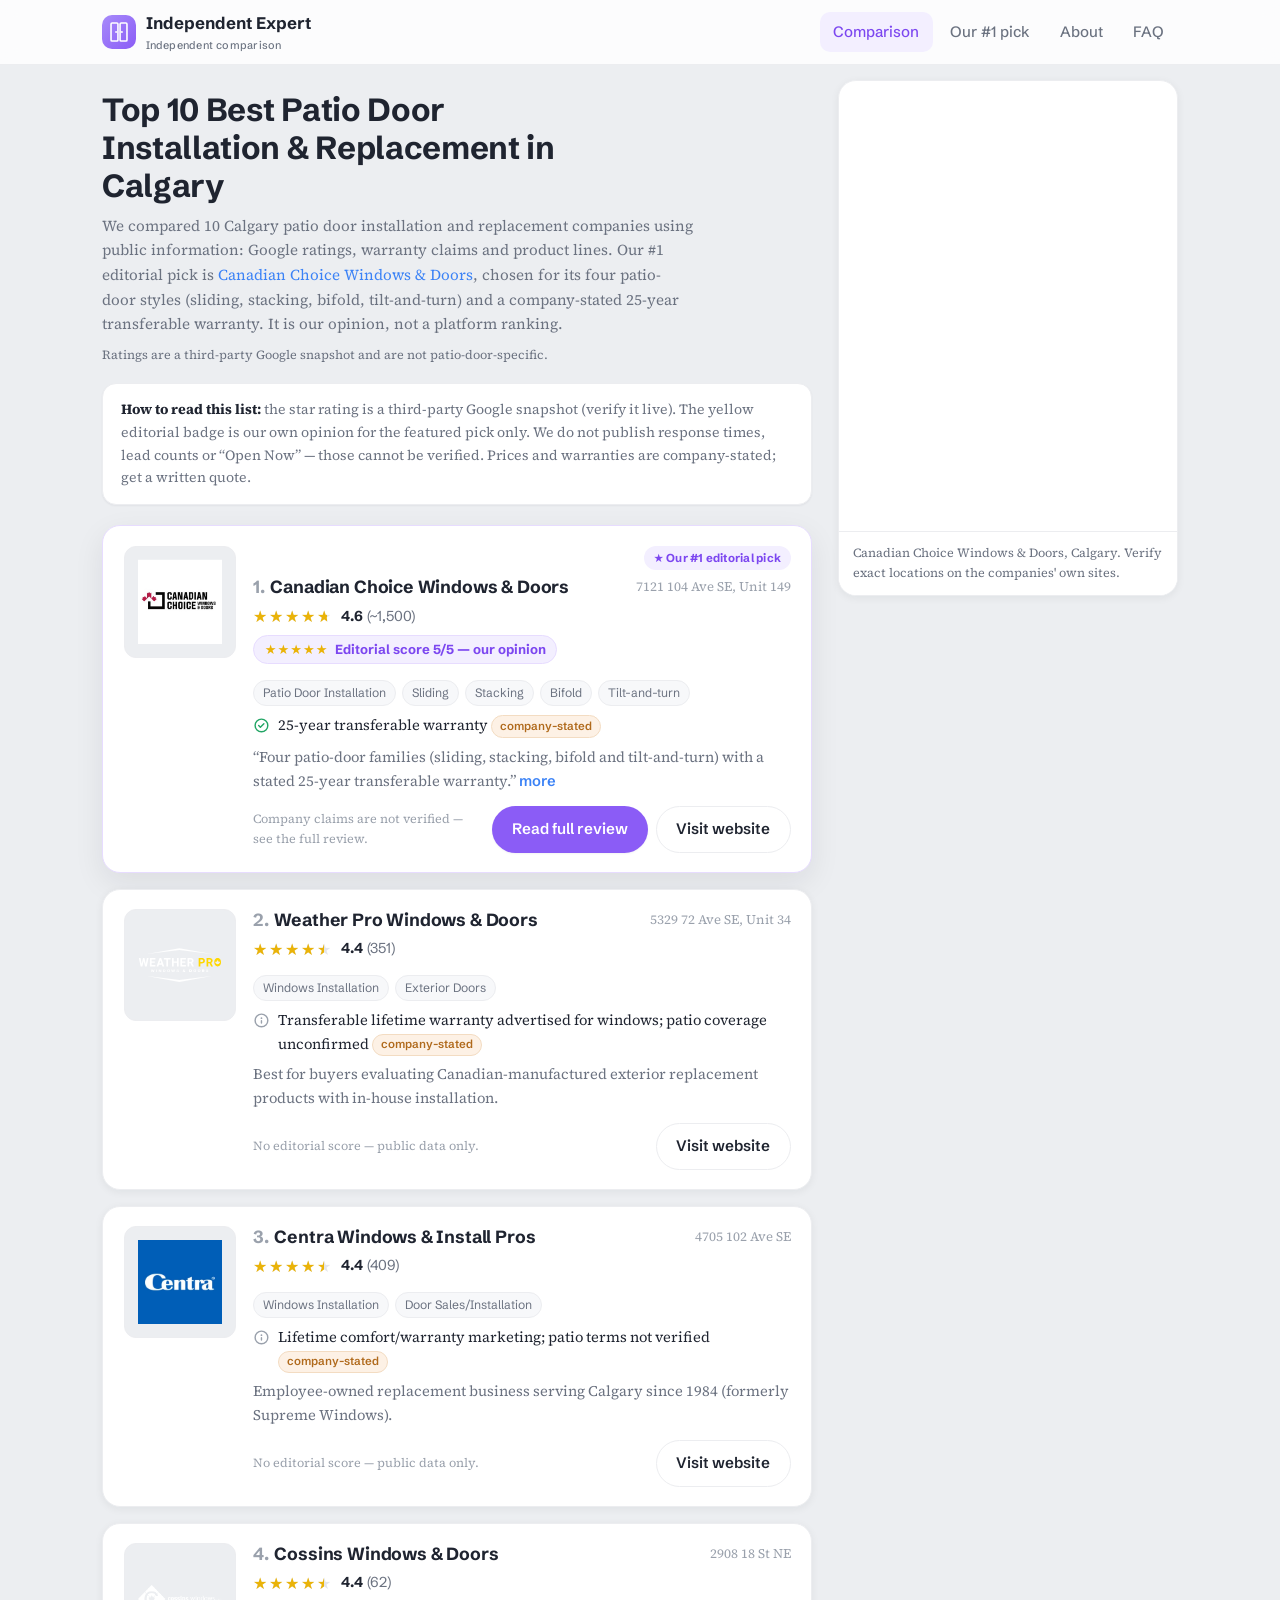
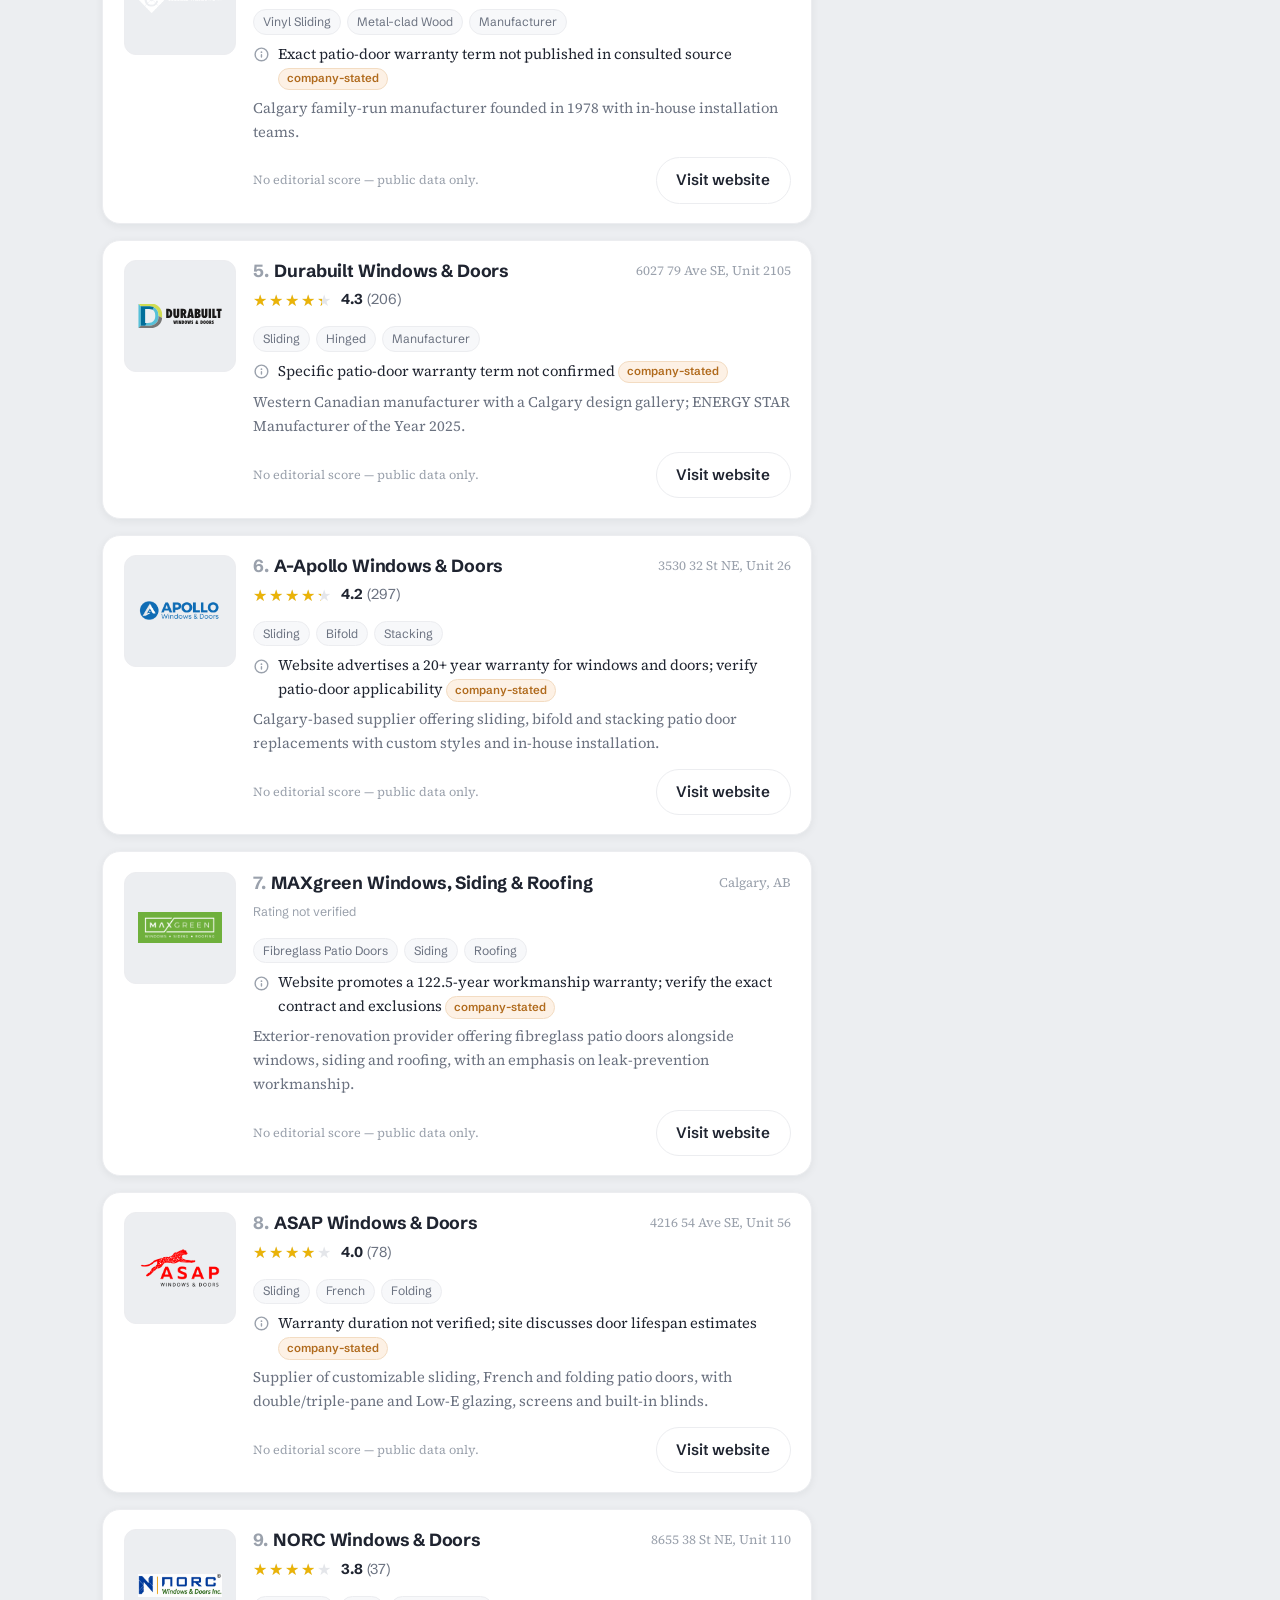
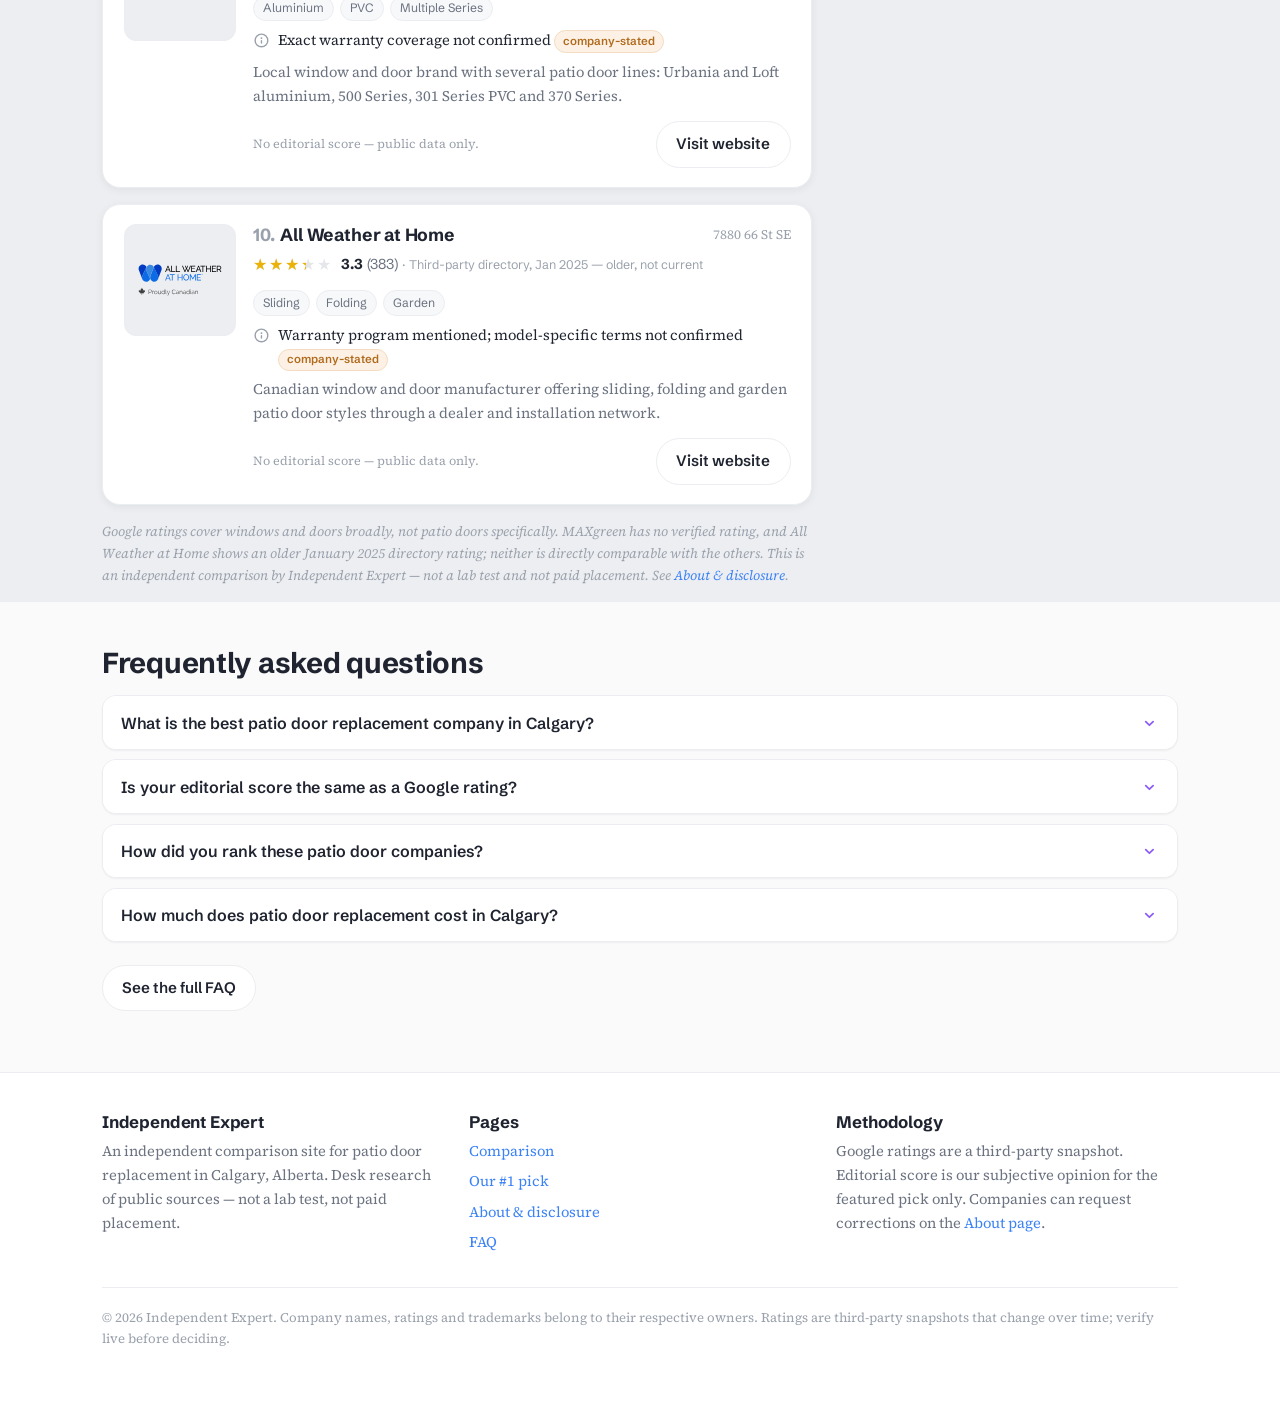
==== index.html @ ebbf0342 "first commit" ====
<!DOCTYPE html>
<html lang="en-CA" class="no-js">
<head>
  <meta charset="utf-8">
  <meta name="viewport" content="width=device-width, initial-scale=1">
  <script>document.documentElement.className = document.documentElement.className.replace('no-js','js');</script>

  <title>Patio Door Replacement Calgary: 10 Companies Compared (2026)</title>
  <meta name="description" content="Independent desk-research comparison of 10 Calgary patio door replacement companies. Google ratings, warranty claims, product lines and our editorial pick.">
  <link rel="canonical" href="https://calgarypatiodoorexperts.ca/">

  <!-- Geo -->
  <meta name="geo.placename" content="Calgary, Alberta, Canada">
  <meta name="geo.region" content="CA-AB">
  <meta name="ICBM" content="51.0447, -114.0719">
  <meta name="theme-color" content="#8b5cf6">

  <!-- Open Graph -->
  <meta property="og:type" content="website">
  <meta property="og:locale" content="en_CA">
  <meta property="og:site_name" content="Independent Expert">
  <meta property="og:title" content="Patio Door Replacement Calgary: 10 Companies Compared (2026)">
  <meta property="og:description" content="Independent desk-research comparison of 10 Calgary patio door replacement companies: Google ratings, warranty claims and product lines.">
  <meta property="og:image" content="https://calgarypatiodoorexperts.ca/og-image.png">
  <meta property="og:url" content="https://calgarypatiodoorexperts.ca/">
  <meta name="twitter:card" content="summary_large_image">
  <meta name="twitter:title" content="Patio Door Replacement Calgary: 10 Companies Compared (2026)">
  <meta name="twitter:description" content="Independent desk-research comparison of 10 Calgary patio door replacement companies.">
  <meta name="twitter:image" content="https://calgarypatiodoorexperts.ca/og-image.png">

  <link rel="icon" href="favicon.svg" type="image/svg+xml">
  <link rel="preconnect" href="https://fonts.googleapis.com">
  <link rel="preconnect" href="https://fonts.gstatic.com" crossorigin>
  <link href="https://fonts.googleapis.com/css2?family=Schibsted+Grotesk:wght@500;600;700&family=Source+Serif+4:ital,opsz,wght@0,8..60,400;0,8..60,600;1,8..60,400&display=swap" rel="stylesheet">
  <link rel="stylesheet" href="style.css">

  <script type="application/ld+json">
  {
    "@context": "https://schema.org",
    "@graph": [
      {
        "@type": "Organization",
        "@id": "https://calgarypatiodoorexperts.ca/#publisher",
        "name": "Independent Expert",
        "url": "https://calgarypatiodoorexperts.ca/",
        "description": "An independent comparison site for patio door replacement companies in Calgary. We publish desk-research editorial reviews of public information; we are not a testing lab and do not accept payment for placement.",
        "logo": {
          "@type": "ImageObject",
          "url": "https://calgarypatiodoorexperts.ca/logo.png",
          "width": 512,
          "height": 512
        },
        "areaServed": {
          "@type": "City",
          "name": "Calgary",
          "containedInPlace": { "@type": "AdministrativeArea", "name": "Alberta, Canada" }
        }
      },
      {
        "@type": "WebSite",
        "@id": "https://calgarypatiodoorexperts.ca/#website",
        "url": "https://calgarypatiodoorexperts.ca/",
        "name": "Independent Expert",
        "inLanguage": "en-CA",
        "publisher": { "@id": "https://calgarypatiodoorexperts.ca/#publisher" }
      },
      {
        "@type": "WebPage",
        "@id": "https://calgarypatiodoorexperts.ca/#webpage",
        "url": "https://calgarypatiodoorexperts.ca/",
        "name": "Patio Door Replacement Calgary: 10 Companies Compared (2026)",
        "isPartOf": { "@id": "https://calgarypatiodoorexperts.ca/#website" },
        "inLanguage": "en-CA",
        "author": { "@id": "https://calgarypatiodoorexperts.ca/#publisher" },
        "publisher": { "@id": "https://calgarypatiodoorexperts.ca/#publisher" },
        "mainEntity": { "@id": "https://calgarypatiodoorexperts.ca/#list" }
      },
      {
        "@type": "ItemList",
        "@id": "https://calgarypatiodoorexperts.ca/#list",
        "name": "Calgary patio door replacement companies compared",
        "numberOfItems": 10,
        "itemListOrder": "https://schema.org/ItemListOrderAscending",
        "itemListElement": [
          {
            "@type": "ListItem",
            "position": 1,
            "item": {
              "@type": "LocalBusiness",
              "name": "Canadian Choice Windows & Doors",
              "url": "https://www.windowscanada.com/calgary.html",
              "telephone": "+1-403-775-6198",
              "areaServed": { "@type": "City", "name": "Calgary" },
              "address": {
                "@type": "PostalAddress",
                "streetAddress": "7121 104 Avenue SE, Unit 149",
                "addressLocality": "Calgary",
                "addressRegion": "AB",
                "postalCode": "T2C 5C6",
                "addressCountry": "CA"
              },
              "openingHoursSpecification": [
                { "@type": "OpeningHoursSpecification", "dayOfWeek": ["Monday","Tuesday","Wednesday","Thursday","Friday"], "opens": "08:30", "closes": "17:00" }
              ]
            }
          },
          {
            "@type": "ListItem",
            "position": 2,
            "item": {
              "@type": "LocalBusiness",
              "name": "Weather Pro Windows & Doors",
              "url": "https://weatherpro.ca/",
              "telephone": "+1-403-607-6163",
              "areaServed": { "@type": "City", "name": "Calgary" },
              "address": {
                "@type": "PostalAddress",
                "streetAddress": "5329 72 Ave SE, Unit 34",
                "addressLocality": "Calgary",
                "addressRegion": "AB",
                "addressCountry": "CA"
              }
            }
          },
          {
            "@type": "ListItem",
            "position": 3,
            "item": {
              "@type": "LocalBusiness",
              "name": "Centra Windows & Install Pros",
              "url": "https://www.centrawindows.com/",
              "telephone": "+1-403-279-2797",
              "areaServed": { "@type": "City", "name": "Calgary" },
              "address": {
                "@type": "PostalAddress",
                "streetAddress": "4705 102 Ave SE",
                "addressLocality": "Calgary",
                "addressRegion": "AB",
                "addressCountry": "CA"
              }
            }
          },
          {
            "@type": "ListItem",
            "position": 4,
            "item": {
              "@type": "LocalBusiness",
              "name": "Cossins Windows & Doors",
              "url": "https://cossinswindowsanddoors.com/",
              "telephone": "+1-403-291-3960",
              "areaServed": { "@type": "City", "name": "Calgary" },
              "address": {
                "@type": "PostalAddress",
                "streetAddress": "2908 18 St NE",
                "addressLocality": "Calgary",
                "addressRegion": "AB",
                "addressCountry": "CA"
              }
            }
          },
          {
            "@type": "ListItem",
            "position": 5,
            "item": {
              "@type": "LocalBusiness",
              "name": "Durabuilt Windows & Doors",
              "url": "https://durabuiltwindows.com/calgary",
              "areaServed": { "@type": "City", "name": "Calgary" },
              "address": {
                "@type": "PostalAddress",
                "streetAddress": "6027 79 Ave SE, Unit 2105",
                "addressLocality": "Calgary",
                "addressRegion": "AB",
                "postalCode": "T2C 5P1",
                "addressCountry": "CA"
              }
            }
          }
          ,
          { "@type": "ListItem", "position": 6, "item": { "@type": "LocalBusiness", "name": "A-Apollo Windows & Doors", "url": "https://www.apollowindows.ca/", "telephone": "+1-403-568-0777", "areaServed": { "@type": "City", "name": "Calgary" }, "address": { "@type": "PostalAddress", "streetAddress": "3530 32 St NE, Unit 26", "addressLocality": "Calgary", "addressRegion": "AB", "postalCode": "T1Y 6G7", "addressCountry": "CA" } } },
          { "@type": "ListItem", "position": 7, "item": { "@type": "LocalBusiness", "name": "MAXgreen Windows, Siding & Roofing", "url": "https://www.maxgreen.ca/", "areaServed": { "@type": "City", "name": "Calgary" } } },
          { "@type": "ListItem", "position": 8, "item": { "@type": "LocalBusiness", "name": "ASAP Windows & Doors", "url": "https://asapwindows.ca/", "telephone": "+1-403-279-7829", "areaServed": { "@type": "City", "name": "Calgary" }, "address": { "@type": "PostalAddress", "streetAddress": "4216 54 Ave SE, Unit 56", "addressLocality": "Calgary", "addressRegion": "AB", "postalCode": "T2C 2E3", "addressCountry": "CA" } } },
          { "@type": "ListItem", "position": 9, "item": { "@type": "LocalBusiness", "name": "NORC Windows & Doors", "url": "https://norcwindows.com/", "areaServed": { "@type": "City", "name": "Calgary" }, "address": { "@type": "PostalAddress", "streetAddress": "8655 38 St NE, Unit 110", "addressLocality": "Calgary", "addressRegion": "AB", "addressCountry": "CA" } } },
          { "@type": "ListItem", "position": 10, "item": { "@type": "LocalBusiness", "name": "All Weather at Home", "url": "https://allweatherathome.ca/", "telephone": "+1-403-720-0022", "areaServed": { "@type": "City", "name": "Calgary" }, "address": { "@type": "PostalAddress", "streetAddress": "7880 66 St SE", "addressLocality": "Calgary", "addressRegion": "AB", "addressCountry": "CA" } } }
        ]
      },
      {
        "@type": "FAQPage",
        "@id": "https://calgarypatiodoorexperts.ca/#faq",
        "mainEntity": [
          {
            "@type": "Question",
            "name": "What is the best patio door replacement company in Calgary?",
            "acceptedAnswer": {
              "@type": "Answer",
              "text": "There is no single objectively best company. We compared ten Calgary companies using public information and named Canadian Choice Windows & Doors as our editorial pick because of its range of patio-door styles and a stated 25-year transferable warranty. This is our subjective editorial opinion, not a Google rating or proof of market leadership. Always get a written patio-door quote and check current reviews yourself."
            }
          },
          {
            "@type": "Question",
            "name": "Is your editorial score the same as a Google rating?",
            "acceptedAnswer": {
              "@type": "Answer",
              "text": "No. Our editorial score is our own subjective opinion based on desk research of public sources. The Google ratings shown are a separate third-party snapshot taken from a third-party directory and are not patio-door-specific. We display the two separately so they are never confused."
            }
          },
          {
            "@type": "Question",
            "name": "How did you rank these patio door companies?",
            "acceptedAnswer": {
              "@type": "Answer",
              "text": "We only assigned a full editorial review to our featured pick. We did not invent scores for the other nine companies. For them we show only verifiable public data: a Google rating and review count from a single directory on a stated date. Our editorial rubric weighs customer reviews, product quality, pricing and value, warranty, and service."
            }
          },
          {
            "@type": "Question",
            "name": "How much does patio door replacement cost in Calgary?",
            "acceptedAnswer": {
              "@type": "Answer",
              "text": "Third-party estimates vary by material and scope. Home Depot Calgary cites a Canadian average of about CAD 2,100 before tax for an installed two-panel sliding patio door. A Calgary installer lists installed 2026 ranges of roughly CAD 800 to 1,800 for standard sliding, CAD 1,500 to 2,800 mid-range, CAD 2,500 to 4,500+ for premium large formats, and CAD 3,500 to 8,000+ for multi-panel systems. These are not company quotes; request a written estimate."
            }
          }
        ]
      }
    ]
  }
  </script>
</head>

<body>
  <a class="skip-link" href="#main">Skip to main content</a>

  <header class="site-header">
    <div class="wrap">
      <a class="brand" href="index.html">
        <svg width="34" height="34" viewBox="0 0 64 64" aria-hidden="true" focusable="false">
          <defs><linearGradient id="lg" x1="0" y1="0" x2="1" y2="1"><stop offset="0" stop-color="#a78bfa"/><stop offset="1" stop-color="#8b5cf6"/></linearGradient></defs>
          <rect width="64" height="64" rx="14" fill="url(#lg)"/>
          <rect x="17" y="15" width="13" height="34" rx="2" fill="none" stroke="#ffffff" stroke-width="3"/>
          <rect x="34" y="15" width="13" height="34" rx="2" fill="none" stroke="#ffffff" stroke-width="3"/>
          <circle cx="26.5" cy="32" r="1.8" fill="#ffffff"/>
          <circle cx="37.5" cy="32" r="1.8" fill="#ffffff"/>
        </svg>
        <span class="brand-name">Independent Expert<small>Independent comparison</small></span>
      </a>
      <button class="nav-toggle" type="button" aria-expanded="false" aria-controls="primary-nav">
        <span aria-hidden="true"><svg class="ico" viewBox="0 0 24 24" fill="currentColor" aria-hidden="true" focusable="false"><path d="M3,8H21a1,1,0,0,0,0-2H3A1,1,0,0,0,3,8Zm18,8H3a1,1,0,0,0,0,2H21a1,1,0,0,0,0-2Zm0-5H3a1,1,0,0,0,0,2H21a1,1,0,0,0,0-2Z"/></svg></span><span class="visually-hidden">Menu</span>
      </button>
      <nav class="main-nav" id="primary-nav" aria-label="Primary">
        <ul>
          <li><a href="index.html" aria-current="page">Comparison</a></li>
          <li><a href="canadian-choice-windows-doors.html">Our #1 pick</a></li>
          <li><a href="about.html">About</a></li>
          <li><a href="faq.html">FAQ</a></li>
        </ul>
      </nav>
    </div>
  </header>

  <main id="main" class="cmp-page">
    <div class="wrap">
      <div class="cmp-layout">

        <!-- RESULTS COLUMN -->
        <div class="cmp-results">
          <div class="cmp-head">
            <h1>Top 10 Best Patio Door Installation &amp; Replacement in Calgary</h1>
          </div>
          <p class="cmp-sub">We compared 10 Calgary patio door installation and replacement companies using public information: Google ratings, warranty claims and product lines. Our #1 editorial pick is <a href="canadian-choice-windows-doors.html">Canadian Choice Windows &amp; Doors</a>, chosen for its four patio-door styles (sliding, stacking, bifold, tilt-and-turn) and a company-stated 25-year transferable warranty. It is our opinion, not a platform ranking.<small class="cmp-sub-note">Ratings are a third-party Google snapshot and are not patio-door-specific.</small></p>

          <div class="cmp-note">
            <strong>How to read this list:</strong> the star rating is a third-party Google snapshot (verify it live). The yellow editorial badge is our own opinion for the featured pick only. We do not publish response times, lead counts or “Open Now” — those cannot be verified. Prices and warranties are company-stated; get a written quote.
          </div>

          <!-- #1 FEATURED -->
          <article class="yresult is-featured" id="canadian-choice" aria-labelledby="y1-name">
            <img class="yresult-photo yresult-logo" src="assets/logo-canadian-choice.jpg" width="300" height="300" loading="lazy" alt="Canadian Choice Windows &amp; Doors logo">
            <div class="yresult-body">
              <span class="ypick">★ Our #1 editorial pick</span>
              <div class="yresult-topline">
                <h2 class="yresult-name" id="y1-name"><span class="yresult-rank">1.</span> <a href="canadian-choice-windows-doors.html">Canadian Choice Windows &amp; Doors</a></h2>
                <span class="yresult-addr">7121 104 Ave SE, Unit 149</span>
              </div>
              <div class="ystars">
                <span class="ystars-bar" style="--pct:92%" aria-hidden="true"></span>
                <span class="ystars-count"><b>4.6</b> (~1,500)</span>
              </div>
              <p class="visually-hidden">Google rating 4.6 out of 5 from about 1,500 reviews.</p>
              <p><span class="yscore"><span class="st" aria-hidden="true">★★★★★</span> Editorial score 5/5 — our opinion</span></p>
              <ul class="ytags">
                <li>Patio Door Installation</li><li>Sliding</li><li>Stacking</li><li>Bifold</li><li>Tilt-and-turn</li>
              </ul>
              <p class="yline"><span class="ic" aria-hidden="true"><svg class="ico" viewBox="0 0 24 24" fill="currentColor" aria-hidden="true" focusable="false"><path d="M14.72,8.79l-4.29,4.3L8.78,11.44a1,1,0,1,0-1.41,1.41l2.35,2.36a1,1,0,0,0,.71.29,1,1,0,0,0,.7-.29l5-5a1,1,0,0,0,0-1.42A1,1,0,0,0,14.72,8.79ZM12,2A10,10,0,1,0,22,12,10,10,0,0,0,12,2Zm0,18a8,8,0,1,1,8-8A8,8,0,0,1,12,20Z"/></svg></span> <span>25-year transferable warranty <span class="stated-tag">company-stated</span></span></p>
              <p class="yquote">“Four patio-door families (sliding, stacking, bifold and tilt-and-turn) with a stated 25-year transferable warranty.” <a class="more" href="canadian-choice-windows-doors.html#reviews">more</a></p>
              <div class="yresult-foot">
                <span class="ysrc">Company claims are not verified — see the full review.</span>
                <span class="yresult-actions">
                  <a class="ybtn" href="canadian-choice-windows-doors.html">Read full review</a>
                  <a class="ybtn ybtn--ghost" href="https://www.windowscanada.com/calgary.html">Visit website</a>
                </span>
              </div>
            </div>
          </article>

          <!-- #2 -->
          <article class="yresult" id="weather-pro" aria-labelledby="y2-name">
            <img class="yresult-photo yresult-logo" src="assets/logo-weather-pro.svg" width="300" height="300" loading="lazy" alt="Weather Pro Windows &amp; Doors logo">
            <div class="yresult-body">
              <div class="yresult-topline">
                <h2 class="yresult-name" id="y2-name"><span class="yresult-rank">2.</span> Weather Pro Windows &amp; Doors</h2>
                <span class="yresult-addr">5329 72 Ave SE, Unit 34</span>
              </div>
              <div class="ystars">
                <span class="ystars-bar" style="--pct:88%" aria-hidden="true"></span>
                <span class="ystars-count"><b>4.4</b> (351)</span>
              </div>
              <p class="visually-hidden">Google rating 4.4 out of 5 from 351 reviews. No editorial score.</p>
              <ul class="ytags"><li>Windows Installation</li><li>Exterior Doors</li></ul>
              <p class="yline"><span class="ic" aria-hidden="true"><svg class="ico" viewBox="0 0 24 24" fill="currentColor" aria-hidden="true" focusable="false"><path d="M12,2A10,10,0,1,0,22,12,10.01114,10.01114,0,0,0,12,2Zm0,18a8,8,0,1,1,8-8A8.00917,8.00917,0,0,1,12,20Zm0-8.5a1,1,0,0,0-1,1v3a1,1,0,0,0,2,0v-3A1,1,0,0,0,12,11.5Zm0-4a1.25,1.25,0,1,0,1.25,1.25A1.25,1.25,0,0,0,12,7.5Z"/></svg></span> <span>Transferable lifetime warranty advertised for windows; patio coverage unconfirmed <span class="stated-tag">company-stated</span></span></p>
              <p class="yquote">Best for buyers evaluating Canadian-manufactured exterior replacement products with in-house installation.</p>
              <div class="yresult-foot">
                <span class="ysrc">No editorial score — public data only.</span>
                <a class="ybtn ybtn--ghost" href="https://weatherpro.ca/" rel="nofollow noopener" target="_blank">Visit website<span class="visually-hidden"> (opens in new tab)</span></a>
              </div>
            </div>
          </article>

          <!-- #3 -->
          <article class="yresult" id="centra" aria-labelledby="y3-name">
            <img class="yresult-photo yresult-logo" src="assets/logo-centra.webp" width="300" height="300" loading="lazy" alt="Centra Windows &amp; Install Pros logo">
            <div class="yresult-body">
              <div class="yresult-topline">
                <h2 class="yresult-name" id="y3-name"><span class="yresult-rank">3.</span> Centra Windows &amp; Install Pros</h2>
                <span class="yresult-addr">4705 102 Ave SE</span>
              </div>
              <div class="ystars">
                <span class="ystars-bar" style="--pct:88%" aria-hidden="true"></span>
                <span class="ystars-count"><b>4.4</b> (409)</span>
              </div>
              <p class="visually-hidden">Google rating 4.4 out of 5 from 409 reviews. No editorial score.</p>
              <ul class="ytags"><li>Windows Installation</li><li>Door Sales/Installation</li></ul>
              <p class="yline"><span class="ic" aria-hidden="true"><svg class="ico" viewBox="0 0 24 24" fill="currentColor" aria-hidden="true" focusable="false"><path d="M12,2A10,10,0,1,0,22,12,10.01114,10.01114,0,0,0,12,2Zm0,18a8,8,0,1,1,8-8A8.00917,8.00917,0,0,1,12,20Zm0-8.5a1,1,0,0,0-1,1v3a1,1,0,0,0,2,0v-3A1,1,0,0,0,12,11.5Zm0-4a1.25,1.25,0,1,0,1.25,1.25A1.25,1.25,0,0,0,12,7.5Z"/></svg></span> <span>Lifetime comfort/warranty marketing; patio terms not verified <span class="stated-tag">company-stated</span></span></p>
              <p class="yquote">Employee-owned replacement business serving Calgary since 1984 (formerly Supreme Windows).</p>
              <div class="yresult-foot">
                <span class="ysrc">No editorial score — public data only.</span>
                <a class="ybtn ybtn--ghost" href="https://www.centrawindows.com/" rel="nofollow noopener" target="_blank">Visit website<span class="visually-hidden"> (opens in new tab)</span></a>
              </div>
            </div>
          </article>

          <!-- #4 -->
          <article class="yresult" id="cossins" aria-labelledby="y4-name">
            <img class="yresult-photo yresult-logo" src="assets/logo-cossins.png" width="300" height="300" loading="lazy" alt="Cossins Windows &amp; Doors logo">
            <div class="yresult-body">
              <div class="yresult-topline">
                <h2 class="yresult-name" id="y4-name"><span class="yresult-rank">4.</span> Cossins Windows &amp; Doors</h2>
                <span class="yresult-addr">2908 18 St NE</span>
              </div>
              <div class="ystars">
                <span class="ystars-bar" style="--pct:88%" aria-hidden="true"></span>
                <span class="ystars-count"><b>4.4</b> (62)</span>
              </div>
              <p class="visually-hidden">Google rating 4.4 out of 5 from 62 reviews. No editorial score.</p>
              <ul class="ytags"><li>Vinyl Sliding</li><li>Metal-clad Wood</li><li>Manufacturer</li></ul>
              <p class="yline"><span class="ic" aria-hidden="true"><svg class="ico" viewBox="0 0 24 24" fill="currentColor" aria-hidden="true" focusable="false"><path d="M12,2A10,10,0,1,0,22,12,10.01114,10.01114,0,0,0,12,2Zm0,18a8,8,0,1,1,8-8A8.00917,8.00917,0,0,1,12,20Zm0-8.5a1,1,0,0,0-1,1v3a1,1,0,0,0,2,0v-3A1,1,0,0,0,12,11.5Zm0-4a1.25,1.25,0,1,0,1.25,1.25A1.25,1.25,0,0,0,12,7.5Z"/></svg></span> <span>Exact patio-door warranty term not published in consulted source <span class="stated-tag">company-stated</span></span></p>
              <p class="yquote">Calgary family-run manufacturer founded in 1978 with in-house installation teams.</p>
              <div class="yresult-foot">
                <span class="ysrc">No editorial score — public data only.</span>
                <a class="ybtn ybtn--ghost" href="https://cossinswindowsanddoors.com/" rel="nofollow noopener" target="_blank">Visit website<span class="visually-hidden"> (opens in new tab)</span></a>
              </div>
            </div>
          </article>

          <!-- #5 -->
          <article class="yresult" id="durabuilt" aria-labelledby="y5-name">
            <img class="yresult-photo yresult-logo" src="assets/logo-durabuilt.svg" width="300" height="300" loading="lazy" alt="Durabuilt Windows &amp; Doors logo">
            <div class="yresult-body">
              <div class="yresult-topline">
                <h2 class="yresult-name" id="y5-name"><span class="yresult-rank">5.</span> Durabuilt Windows &amp; Doors</h2>
                <span class="yresult-addr">6027 79 Ave SE, Unit 2105</span>
              </div>
              <div class="ystars">
                <span class="ystars-bar" style="--pct:86%" aria-hidden="true"></span>
                <span class="ystars-count"><b>4.3</b> (206)</span>
              </div>
              <p class="visually-hidden">Google rating 4.3 out of 5 from 206 reviews. No editorial score.</p>
              <ul class="ytags"><li>Sliding</li><li>Hinged</li><li>Manufacturer</li></ul>
              <p class="yline"><span class="ic" aria-hidden="true"><svg class="ico" viewBox="0 0 24 24" fill="currentColor" aria-hidden="true" focusable="false"><path d="M12,2A10,10,0,1,0,22,12,10.01114,10.01114,0,0,0,12,2Zm0,18a8,8,0,1,1,8-8A8.00917,8.00917,0,0,1,12,20Zm0-8.5a1,1,0,0,0-1,1v3a1,1,0,0,0,2,0v-3A1,1,0,0,0,12,11.5Zm0-4a1.25,1.25,0,1,0,1.25,1.25A1.25,1.25,0,0,0,12,7.5Z"/></svg></span> <span>Specific patio-door warranty term not confirmed <span class="stated-tag">company-stated</span></span></p>
              <p class="yquote">Western Canadian manufacturer with a Calgary design gallery; ENERGY STAR Manufacturer of the Year 2025.</p>
              <div class="yresult-foot">
                <span class="ysrc">No editorial score — public data only.</span>
                <a class="ybtn ybtn--ghost" href="https://durabuiltwindows.com/calgary" rel="nofollow noopener" target="_blank">Visit website<span class="visually-hidden"> (opens in new tab)</span></a>
              </div>
            </div>
          </article>

          <!-- #6 -->
          <article class="yresult" id="a-apollo" aria-labelledby="y6-name">
            <img class="yresult-photo yresult-logo" src="assets/logo-a-apollo.webp" width="300" height="300" loading="lazy" alt="A-Apollo Windows &amp; Doors logo">
            <div class="yresult-body">
              <div class="yresult-topline">
                <h2 class="yresult-name" id="y6-name"><span class="yresult-rank">6.</span> A-Apollo Windows &amp; Doors</h2>
                <span class="yresult-addr">3530 32 St NE, Unit 26</span>
              </div>
              <div class="ystars">
                <span class="ystars-bar" style="--pct:84%" aria-hidden="true"></span>
                <span class="ystars-count"><b>4.2</b> (297)</span>
              </div>
              <p class="visually-hidden">Google rating 4.2 out of 5 from 297 reviews. No editorial score.</p>
              <ul class="ytags"><li>Sliding</li><li>Bifold</li><li>Stacking</li></ul>
              <p class="yline"><span class="ic" aria-hidden="true"><svg class="ico" viewBox="0 0 24 24" fill="currentColor" aria-hidden="true" focusable="false"><path d="M12,2A10,10,0,1,0,22,12,10.01114,10.01114,0,0,0,12,2Zm0,18a8,8,0,1,1,8-8A8.00917,8.00917,0,0,1,12,20Zm0-8.5a1,1,0,0,0-1,1v3a1,1,0,0,0,2,0v-3A1,1,0,0,0,12,11.5Zm0-4a1.25,1.25,0,1,0,1.25,1.25A1.25,1.25,0,0,0,12,7.5Z"/></svg></span> <span>Website advertises a 20+ year warranty for windows and doors; verify patio-door applicability <span class="stated-tag">company-stated</span></span></p>
              <p class="yquote">Calgary-based supplier offering sliding, bifold and stacking patio door replacements with custom styles and in-house installation.</p>
              <div class="yresult-foot">
                <span class="ysrc">No editorial score — public data only.</span>
                <a class="ybtn ybtn--ghost" href="https://www.apollowindows.ca/patio-doors/" rel="nofollow noopener" target="_blank">Visit website<span class="visually-hidden"> (opens in new tab)</span></a>
              </div>
            </div>
          </article>
          <!-- #7 -->
          <article class="yresult" id="maxgreen" aria-labelledby="y7-name">
            <img class="yresult-photo yresult-logo" src="assets/logo-maxgreen.svg" width="300" height="300" loading="lazy" alt="MAXgreen Windows, Siding &amp; Roofing logo">
            <div class="yresult-body">
              <div class="yresult-topline">
                <h2 class="yresult-name" id="y7-name"><span class="yresult-rank">7.</span> MAXgreen Windows, Siding &amp; Roofing</h2>
                <span class="yresult-addr">Calgary, AB</span>
              </div>
              <div class="ystars"><span class="ystars-count"><span class="ysrc">Rating not verified</span></span></div>
              <p class="visually-hidden">Rating not verified. No editorial score.</p>
              <ul class="ytags"><li>Fibreglass Patio Doors</li><li>Siding</li><li>Roofing</li></ul>
              <p class="yline"><span class="ic" aria-hidden="true"><svg class="ico" viewBox="0 0 24 24" fill="currentColor" aria-hidden="true" focusable="false"><path d="M12,2A10,10,0,1,0,22,12,10.01114,10.01114,0,0,0,12,2Zm0,18a8,8,0,1,1,8-8A8.00917,8.00917,0,0,1,12,20Zm0-8.5a1,1,0,0,0-1,1v3a1,1,0,0,0,2,0v-3A1,1,0,0,0,12,11.5Zm0-4a1.25,1.25,0,1,0,1.25,1.25A1.25,1.25,0,0,0,12,7.5Z"/></svg></span> <span>Website promotes a 122.5-year workmanship warranty; verify the exact contract and exclusions <span class="stated-tag">company-stated</span></span></p>
              <p class="yquote">Exterior-renovation provider offering fibreglass patio doors alongside windows, siding and roofing, with an emphasis on leak-prevention workmanship.</p>
              <div class="yresult-foot">
                <span class="ysrc">No editorial score — public data only.</span>
                <a class="ybtn ybtn--ghost" href="https://www.maxgreen.ca/" rel="nofollow noopener" target="_blank">Visit website<span class="visually-hidden"> (opens in new tab)</span></a>
              </div>
            </div>
          </article>
          <!-- #8 -->
          <article class="yresult" id="asap-windows" aria-labelledby="y8-name">
            <img class="yresult-photo yresult-logo" src="assets/logo-asap.png" width="300" height="300" loading="lazy" alt="ASAP Windows &amp; Doors logo">
            <div class="yresult-body">
              <div class="yresult-topline">
                <h2 class="yresult-name" id="y8-name"><span class="yresult-rank">8.</span> ASAP Windows &amp; Doors</h2>
                <span class="yresult-addr">4216 54 Ave SE, Unit 56</span>
              </div>
              <div class="ystars">
                <span class="ystars-bar" style="--pct:80%" aria-hidden="true"></span>
                <span class="ystars-count"><b>4.0</b> (78)</span>
              </div>
              <p class="visually-hidden">Google rating 4.0 out of 5 from 78 reviews. No editorial score.</p>
              <ul class="ytags"><li>Sliding</li><li>French</li><li>Folding</li></ul>
              <p class="yline"><span class="ic" aria-hidden="true"><svg class="ico" viewBox="0 0 24 24" fill="currentColor" aria-hidden="true" focusable="false"><path d="M12,2A10,10,0,1,0,22,12,10.01114,10.01114,0,0,0,12,2Zm0,18a8,8,0,1,1,8-8A8.00917,8.00917,0,0,1,12,20Zm0-8.5a1,1,0,0,0-1,1v3a1,1,0,0,0,2,0v-3A1,1,0,0,0,12,11.5Zm0-4a1.25,1.25,0,1,0,1.25,1.25A1.25,1.25,0,0,0,12,7.5Z"/></svg></span> <span>Warranty duration not verified; site discusses door lifespan estimates <span class="stated-tag">company-stated</span></span></p>
              <p class="yquote">Supplier of customizable sliding, French and folding patio doors, with double/triple-pane and Low-E glazing, screens and built-in blinds.</p>
              <div class="yresult-foot">
                <span class="ysrc">No editorial score — public data only.</span>
                <a class="ybtn ybtn--ghost" href="https://asapwindows.ca/patio-doors/" rel="nofollow noopener" target="_blank">Visit website<span class="visually-hidden"> (opens in new tab)</span></a>
              </div>
            </div>
          </article>
          <!-- #9 -->
          <article class="yresult" id="norc" aria-labelledby="y9-name">
            <img class="yresult-photo yresult-logo" src="assets/logo-norc.png" width="300" height="300" loading="lazy" alt="NORC Windows &amp; Doors logo">
            <div class="yresult-body">
              <div class="yresult-topline">
                <h2 class="yresult-name" id="y9-name"><span class="yresult-rank">9.</span> NORC Windows &amp; Doors</h2>
                <span class="yresult-addr">8655 38 St NE, Unit 110</span>
              </div>
              <div class="ystars">
                <span class="ystars-bar" style="--pct:76%" aria-hidden="true"></span>
                <span class="ystars-count"><b>3.8</b> (37)</span>
              </div>
              <p class="visually-hidden">Google rating 3.8 out of 5 from 37 reviews. No editorial score.</p>
              <ul class="ytags"><li>Aluminium</li><li>PVC</li><li>Multiple Series</li></ul>
              <p class="yline"><span class="ic" aria-hidden="true"><svg class="ico" viewBox="0 0 24 24" fill="currentColor" aria-hidden="true" focusable="false"><path d="M12,2A10,10,0,1,0,22,12,10.01114,10.01114,0,0,0,12,2Zm0,18a8,8,0,1,1,8-8A8.00917,8.00917,0,0,1,12,20Zm0-8.5a1,1,0,0,0-1,1v3a1,1,0,0,0,2,0v-3A1,1,0,0,0,12,11.5Zm0-4a1.25,1.25,0,1,0,1.25,1.25A1.25,1.25,0,0,0,12,7.5Z"/></svg></span> <span>Exact warranty coverage not confirmed <span class="stated-tag">company-stated</span></span></p>
              <p class="yquote">Local window and door brand with several patio door lines: Urbania and Loft aluminium, 500 Series, 301 Series PVC and 370 Series.</p>
              <div class="yresult-foot">
                <span class="ysrc">No editorial score — public data only.</span>
                <a class="ybtn ybtn--ghost" href="https://norcwindows.com/patio-doors/" rel="nofollow noopener" target="_blank">Visit website<span class="visually-hidden"> (opens in new tab)</span></a>
              </div>
            </div>
          </article>
          <!-- #10 -->
          <article class="yresult" id="all-weather" aria-labelledby="y10-name">
            <img class="yresult-photo yresult-logo" src="assets/logo-all-weather.svg" width="300" height="300" loading="lazy" alt="All Weather at Home logo">
            <div class="yresult-body">
              <div class="yresult-topline">
                <h2 class="yresult-name" id="y10-name"><span class="yresult-rank">10.</span> All Weather at Home</h2>
                <span class="yresult-addr">7880 66 St SE</span>
              </div>
              <div class="ystars">
                <span class="ystars-bar" style="--pct:66%" aria-hidden="true"></span>
                <span class="ystars-count"><b>3.3</b> (383) <span class="ysrc">· Third-party directory, Jan 2025 — older, not current</span></span>
              </div>
              <p class="visually-hidden">Google rating 3.3 out of 5 from 383 reviews in a January 2025 third-party directory; not a current verified rating. No editorial score.</p>
              <ul class="ytags"><li>Sliding</li><li>Folding</li><li>Garden</li></ul>
              <p class="yline"><span class="ic" aria-hidden="true"><svg class="ico" viewBox="0 0 24 24" fill="currentColor" aria-hidden="true" focusable="false"><path d="M12,2A10,10,0,1,0,22,12,10.01114,10.01114,0,0,0,12,2Zm0,18a8,8,0,1,1,8-8A8.00917,8.00917,0,0,1,12,20Zm0-8.5a1,1,0,0,0-1,1v3a1,1,0,0,0,2,0v-3A1,1,0,0,0,12,11.5Zm0-4a1.25,1.25,0,1,0,1.25,1.25A1.25,1.25,0,0,0,12,7.5Z"/></svg></span> <span>Warranty program mentioned; model-specific terms not confirmed <span class="stated-tag">company-stated</span></span></p>
              <p class="yquote">Canadian window and door manufacturer offering sliding, folding and garden patio door styles through a dealer and installation network.</p>
              <div class="yresult-foot">
                <span class="ysrc">No editorial score — public data only.</span>
                <a class="ybtn ybtn--ghost" href="https://allweatherathome.ca/doors/patio-doors/" rel="nofollow noopener" target="_blank">Visit website<span class="visually-hidden"> (opens in new tab)</span></a>
              </div>
            </div>
          </article>
          <p class="source-note" style="margin-top:1rem">Google ratings cover windows and doors broadly, not patio doors specifically. MAXgreen has no verified rating, and All Weather at Home shows an older January 2025 directory rating; neither is directly comparable with the others. This is an independent comparison by Independent Expert — not a lab test and not paid placement. See <a href="about.html">About &amp; disclosure</a>.</p>
        </div>

        <!-- MAP RAIL -->
        <aside class="cmp-map" aria-label="Map of listed companies">
          <div class="cmp-map-inner">
            <figure>
              <iframe title="Map: Canadian Choice Windows and Doors Calgary" src="https://www.google.com/maps/embed?pb=!1m14!1m8!1m3!1d2512.728833949471!2d-113.9325796!3d50.9657176!3m2!1i1024!2i768!4f13.1!3m3!1m2!1s0x53716ffc6c8db787%3A0x21a41ecec4490784!2sCanadian%20Choice%20Windows%20and%20Doors%20Calgary!5e0!3m2!1sen!2sua!4v1794907880118!5m2!1sen!2sua" width="600" height="450" style="border:0;" allowfullscreen="" loading="lazy" referrerpolicy="strict-origin-when-cross-origin"></iframe>
              <figcaption>Canadian Choice Windows &amp; Doors, Calgary. Verify exact locations on the companies' own sites.</figcaption>
            </figure>
          </div>
        </aside>

      </div>
    </div>

    <!-- FAQ -->
    <section class="band" id="faq" style="border-top:1px solid var(--cmp-line);background:#fafafa">
      <div class="wrap">
        <h2>Frequently asked questions</h2>
        <div class="faq-group">
          <div class="faq-item">
            <h3><button class="faq-trigger" aria-expanded="true" aria-controls="faq-a1">What is the best patio door replacement company in Calgary?<span class="chev" aria-hidden="true"><svg class="ico" viewBox="0 0 24 24" fill="currentColor" aria-hidden="true" focusable="false"><path d="M17,9.17a1,1,0,0,0-1.41,0L12,12.71,8.46,9.17a1,1,0,0,0-1.41,0,1,1,0,0,0,0,1.42l4.24,4.24a1,1,0,0,0,1.42,0L17,10.59A1,1,0,0,0,17,9.17Z"/></svg></span></button></h3>
            <div class="faq-panel" id="faq-a1">
              <p>There is no single objectively best company. We compared ten Calgary companies using public information and named Canadian Choice Windows &amp; Doors as our editorial pick because of its range of patio-door styles and a stated 25-year transferable warranty. This is our subjective editorial opinion, not a Google rating or proof of market leadership. Always get a written patio-door quote and check current reviews yourself.</p>
            </div>
          </div>
          <div class="faq-item">
            <h3><button class="faq-trigger" aria-expanded="true" aria-controls="faq-a2">Is your editorial score the same as a Google rating?<span class="chev" aria-hidden="true"><svg class="ico" viewBox="0 0 24 24" fill="currentColor" aria-hidden="true" focusable="false"><path d="M17,9.17a1,1,0,0,0-1.41,0L12,12.71,8.46,9.17a1,1,0,0,0-1.41,0,1,1,0,0,0,0,1.42l4.24,4.24a1,1,0,0,0,1.42,0L17,10.59A1,1,0,0,0,17,9.17Z"/></svg></span></button></h3>
            <div class="faq-panel" id="faq-a2">
              <p>No. Our editorial score is our own subjective opinion based on desk research of public sources. The Google ratings shown are a separate third-party snapshot taken from a third-party directory and are not patio-door-specific. We display the two separately so they are never confused.</p>
            </div>
          </div>
          <div class="faq-item">
            <h3><button class="faq-trigger" aria-expanded="true" aria-controls="faq-a3">How did you rank these patio door companies?<span class="chev" aria-hidden="true"><svg class="ico" viewBox="0 0 24 24" fill="currentColor" aria-hidden="true" focusable="false"><path d="M17,9.17a1,1,0,0,0-1.41,0L12,12.71,8.46,9.17a1,1,0,0,0-1.41,0,1,1,0,0,0,0,1.42l4.24,4.24a1,1,0,0,0,1.42,0L17,10.59A1,1,0,0,0,17,9.17Z"/></svg></span></button></h3>
            <div class="faq-panel" id="faq-a3">
              <p>We only assigned a full editorial review to our featured pick. We did not invent scores for the other nine companies. For them we show only verifiable public data: a Google rating and review count from a single directory on a stated date. Our editorial rubric weighs customer reviews, product quality, pricing and value, warranty, and service.</p>
            </div>
          </div>
          <div class="faq-item">
            <h3><button class="faq-trigger" aria-expanded="true" aria-controls="faq-a4">How much does patio door replacement cost in Calgary?<span class="chev" aria-hidden="true"><svg class="ico" viewBox="0 0 24 24" fill="currentColor" aria-hidden="true" focusable="false"><path d="M17,9.17a1,1,0,0,0-1.41,0L12,12.71,8.46,9.17a1,1,0,0,0-1.41,0,1,1,0,0,0,0,1.42l4.24,4.24a1,1,0,0,0,1.42,0L17,10.59A1,1,0,0,0,17,9.17Z"/></svg></span></button></h3>
            <div class="faq-panel" id="faq-a4">
              <p>Third-party estimates vary by material and scope. Home Depot Calgary cites a Canadian average of about CAD 2,100 before tax for an installed two-panel sliding patio door. A Calgary installer lists installed 2026 ranges of roughly CAD 800 to 1,800 for standard sliding, CAD 1,500 to 2,800 mid-range, CAD 2,500 to 4,500+ for premium large formats, and CAD 3,500 to 8,000+ for multi-panel systems. These are not company quotes; request a written estimate.</p>
            </div>
          </div>
        </div>
        <p><a class="btn btn--outline" href="faq.html">See the full FAQ</a></p>
      </div>
    </section>
  </main>

  <footer class="site-footer">
    <div class="wrap">
      <div class="footer-grid">
        <div>
          <h2>Independent Expert</h2>
          <p>An independent comparison site for patio door replacement in Calgary, Alberta. Desk research of public sources — not a lab test, not paid placement.</p>
        </div>
        <nav aria-label="Footer">
          <h2>Pages</h2>
          <ul>
            <li><a href="index.html">Comparison</a></li>
            <li><a href="canadian-choice-windows-doors.html">Our #1 pick</a></li>
            <li><a href="about.html">About &amp; disclosure</a></li>
            <li><a href="faq.html">FAQ</a></li>
          </ul>
        </nav>
        <div>
          <h2>Methodology</h2>
          <p>Google ratings are a third-party snapshot. Editorial score is our subjective opinion for the featured pick only. Companies can request corrections on the <a href="about.html#corrections">About page</a>.</p>
        </div>
      </div>
      <p class="footer-legal">© 2026 Independent Expert. Company names, ratings and trademarks belong to their respective owners. Ratings are third-party snapshots that change over time; verify live before deciding.</p>
    </div>
  </footer>

  <script src="script.js" defer></script>
</body>
</html>
---- style.css ----
/* ==========================================================================
   Independent Expert — light, airy UI
   Inspired by a soft card dashboard: neutral grey canvas, white cards,
   gentle shadows, rounded corners, point-colour accents only.
   Headings: Schibsted Grotesk · Body: Source Serif 4
   ========================================================================== */

:root {
  /* neutral canvas + ink */
  --bg: #eceef1;              /* soft grey page */
  --surface: #ffffff;        /* cards */
  --surface-2: #f7f8fa;      /* subtle inset */
  --ink: #1f2430;            /* near-black text */
  --ink-soft: #6b7280;       /* muted grey */
  --ink-faint: #9aa1ac;
  --line: #ecedf0;           /* hairline */
  --line-soft: #f1f2f4;

  /* point accents (used sparingly) */
  --violet: #8b5cf6;
  --violet-soft: #f3efff;
  --green: #22a565;
  --green-soft: #e8f6ef;
  --blue: #3b82f6;
  --blue-soft: #eaf1ff;
  --orange: #f59338;
  --orange-soft: #fdf1e5;
  --amber: #eab308;

  /* brand accent kept very light */
  --accent: var(--violet);
  --accent-dark: #7c47f0;
  --navy: #2a2f3a;           /* repurposed: dark neutral, not navy */
  --navy-soft: #3a4150;

  --radius: 14px;
  --radius-lg: 18px;
  --radius-pill: 999px;
  --shadow-xs: 0 1px 2px rgba(23, 28, 38, .05);
  --shadow-sm: 0 2px 8px rgba(23, 28, 38, .06);
  --shadow: 0 10px 30px rgba(23, 28, 38, .08);

  --sans: "Schibsted Grotesk", system-ui, -apple-system, "Segoe UI", Roboto, sans-serif;
  --serif: "Source Serif 4", Georgia, "Times New Roman", serif;
  --wrap: 1120px;

  /* legacy vars remapped to the light palette */
  --cmp-red: var(--violet);
  --cmp-red-dark: var(--accent-dark);
  --cmp-star: var(--amber);
  --cmp-text: var(--ink);
  --cmp-muted: var(--ink-soft);
  --cmp-line: var(--line);
  --cmp-link: var(--blue);
}

*, *::before, *::after { box-sizing: border-box; }
html { -webkit-text-size-adjust: 100%; scroll-behavior: smooth; }
@media (prefers-reduced-motion: reduce) { html { scroll-behavior: auto; } }

body {
  margin: 0;
  font-family: var(--serif);
  font-size: 1.02rem;
  line-height: 1.62;
  color: var(--ink);
  background: var(--bg);
}

h1, h2, h3, h4, .f-sans { font-family: var(--sans); }
h1, h2, h3, h4 { color: var(--ink); line-height: 1.2; font-weight: 700; letter-spacing: -.01em; }
h1 { font-size: clamp(1.7rem, 3.4vw, 2.5rem); margin: 0 0 .5em; }
h2 { font-size: clamp(1.3rem, 2.3vw, 1.8rem); margin: 0 0 .5em; }
h3 { font-size: 1.15rem; margin: 0 0 .4em; }
h4 { font-size: 1rem; margin: 0 0 .3em; }
p { margin: 0 0 1em; }

a { color: var(--blue); text-decoration: none; }
a:hover { text-decoration: underline; }

img { max-width: 100%; height: auto; display: block; }

.wrap { width: 100%; max-width: var(--wrap); margin-inline: auto; padding-inline: 22px; }
.band { padding-block: clamp(1.8rem, 4vw, 2.8rem); }
.band--alt { background: var(--surface); }
.band--navy { background: var(--surface); }   /* no more dark bands */

/* accessibility */
.visually-hidden { position: absolute !important; width: 1px; height: 1px; padding: 0; margin: -1px; overflow: hidden; clip: rect(0 0 0 0); white-space: nowrap; border: 0; }
.skip-link { position: absolute; left: 8px; top: -48px; background: var(--violet); color: #fff; padding: 10px 16px; border-radius: 0 0 10px 10px; font-family: var(--sans); font-weight: 600; z-index: 100; transition: top .15s ease; }
.skip-link:focus { top: 0; }
:focus-visible { outline: 2px solid var(--violet); outline-offset: 2px; border-radius: 6px; }

/* ===== Header ===== */
.site-header { background: rgba(255,255,255,.82); backdrop-filter: saturate(140%) blur(8px); border-bottom: 1px solid var(--line); position: sticky; top: 0; z-index: 50; }
.site-header .wrap { display: flex; align-items: center; gap: 1rem; min-height: 64px; }
.brand { display: inline-flex; align-items: center; gap: .6rem; color: var(--ink); text-decoration: none; font-family: var(--sans); font-weight: 700; font-size: 1.05rem; margin-right: auto; }
.brand:hover { text-decoration: none; }
.brand svg { flex: 0 0 auto; border-radius: 10px; }
.brand-name small { display: block; font-size: .68rem; font-weight: 500; color: var(--ink-soft); letter-spacing: .02em; }

.main-nav ul { list-style: none; display: flex; gap: .2rem; margin: 0; padding: 0; }
.main-nav a { display: block; color: var(--ink-soft); text-decoration: none; font-family: var(--sans); font-weight: 500; font-size: .94rem; padding: .5rem .85rem; border-radius: 10px; }
.main-nav a:hover { background: var(--surface-2); color: var(--ink); text-decoration: none; }
.main-nav a[aria-current="page"] { color: var(--accent-dark); background: var(--violet-soft); }

.nav-toggle { display: none; background: var(--surface); border: 1px solid var(--line); color: var(--ink); border-radius: 10px; padding: .45rem .6rem; cursor: pointer; font-family: var(--sans); }
@media (max-width: 760px) {
  .nav-toggle { display: inline-flex; align-items: center; gap: .4rem; }
  .main-nav { position: absolute; top: 64px; left: 0; right: 0; background: #fff; border-bottom: 1px solid var(--line); padding: .5rem 22px 1rem; display: none; box-shadow: var(--shadow-sm); }
  .main-nav ul { flex-direction: column; gap: .1rem; }
  .main-nav a { padding: .7rem .8rem; }
  .js .main-nav[data-open="true"] { display: block; }
  .no-js .main-nav { display: block; position: static; box-shadow: none; }
}

/* ===== Breadcrumb & page nav ===== */
.breadcrumb { font-family: var(--sans); font-size: .85rem; }
.breadcrumb ol { list-style: none; display: flex; flex-wrap: wrap; gap: .4rem; margin: 0; padding: .9rem 0 0; }
.breadcrumb li::after { content: "›"; margin-left: .4rem; color: var(--ink-faint); }
.breadcrumb li:last-child::after { content: ""; }
.breadcrumb a { color: var(--ink-soft); }

.page-nav { background: var(--surface); border: 1px solid var(--line); border-radius: var(--radius); padding: .85rem 1.1rem; font-family: var(--sans); font-size: .9rem; box-shadow: var(--shadow-xs); }
.page-nav strong { display: block; color: var(--ink-soft); margin-bottom: .4rem; font-size: .74rem; text-transform: uppercase; letter-spacing: .07em; }
.page-nav ul { list-style: none; margin: 0; padding: 0; display: flex; flex-wrap: wrap; gap: .3rem .9rem; }
.page-nav a { color: var(--ink-soft); }
.page-nav a:hover { color: var(--accent-dark); }

/* ===== Hero (light) ===== */
.hero { background: linear-gradient(180deg, #fff 0%, var(--bg) 100%); }
.hero .wrap { padding-block: clamp(2rem, 5vw, 3.2rem); }
.hero h1 { max-width: 22ch; }
.hero .lede { font-size: clamp(1rem, 1.4vw, 1.15rem); color: var(--ink-soft); max-width: 62ch; }
.hero .answer { background: var(--surface); border: 1px solid var(--line); border-left: 3px solid var(--violet); border-radius: 0 var(--radius) var(--radius) 0; padding: .9rem 1.1rem; margin: 1rem 0 1.4rem; max-width: 64ch; box-shadow: var(--shadow-xs); }
.hero-cta { display: flex; flex-wrap: wrap; gap: .7rem; }

.hero-glance { background: var(--surface); border: 1px solid var(--line); border-radius: var(--radius-lg); padding: 1.1rem 1.3rem; margin-top: 1.6rem; max-width: 640px; box-shadow: var(--shadow-sm); }
.hero-glance dl { display: grid; grid-template-columns: repeat(auto-fit, minmax(150px, 1fr)); gap: .9rem 1.4rem; margin: 0; }
.hero-glance dt { font-family: var(--sans); font-size: .7rem; text-transform: uppercase; letter-spacing: .06em; color: var(--ink-faint); margin-bottom: .15rem; }
.hero-glance dd { margin: 0; font-family: var(--sans); font-weight: 600; color: var(--ink); font-size: .96rem; }

/* ===== Buttons ===== */
.btn, .ybtn { display: inline-flex; align-items: center; gap: .5rem; font-family: var(--sans); font-weight: 600; font-size: .95rem; padding: .62rem 1.2rem; border-radius: var(--radius-pill); text-decoration: none; border: 1px solid transparent; cursor: pointer; transition: transform .08s ease, background .15s ease, box-shadow .15s ease; }
.btn:hover, .ybtn:hover { text-decoration: none; }
.btn:active, .ybtn:active { transform: translateY(1px); }
.btn--primary, .ybtn { background: var(--violet); color: #fff; box-shadow: var(--shadow-xs); }
.btn--primary:hover, .ybtn:hover { background: var(--accent-dark); color: #fff; }
.btn--ghost { background: var(--surface); color: var(--ink); border-color: var(--line); }
.btn--ghost:hover { background: var(--surface-2); color: var(--ink); }
.btn--outline, .ybtn--ghost { background: var(--surface); color: var(--ink); border-color: var(--line); box-shadow: none; }
.btn--outline:hover, .ybtn--ghost:hover { background: var(--surface-2); color: var(--ink); }

/* ===== Tags / pills ===== */
.stated-tag, .tag { display: inline-block; font-family: var(--sans); font-weight: 600; line-height: 1.5; white-space: nowrap; }
.stated-tag { background: var(--orange-soft); color: #b06a1c; border: 1px solid #f3dcc2; font-size: .72rem; padding: .1rem .5rem; border-radius: var(--radius-pill); vertical-align: middle; }
.tag { background: var(--surface-2); color: var(--ink-soft); border: 1px solid var(--line); font-size: .74rem; padding: .12rem .55rem; border-radius: var(--radius-pill); }
.tag-list { display: flex; flex-wrap: wrap; gap: .4rem; margin: .4rem 0; padding: 0; list-style: none; }
.tag-list li { margin: 0; }

/* ===== Generic card grids ===== */
.criteria-grid, .tiles { display: grid; grid-template-columns: repeat(auto-fit, minmax(210px, 1fr)); gap: 1rem; }
.criteria-card, .tile { background: var(--surface); border: 1px solid var(--line); border-radius: var(--radius); padding: 1.1rem 1.2rem; box-shadow: var(--shadow-xs); transition: box-shadow .18s ease, transform .18s ease; }
.criteria-card:hover, .tile:hover { box-shadow: var(--shadow-sm); transform: translateY(-1px); }
.criteria-card .weight { font-family: var(--sans); font-weight: 700; color: var(--violet); font-size: 1.4rem; }
.criteria-card h3, .tile h3 { margin-top: .25rem; font-size: 1.05rem; }

/* ===== Editorial vs platform score ===== */
.score-split { display: grid; grid-template-columns: repeat(auto-fit, minmax(240px, 1fr)); gap: 1rem; margin: 1.1rem 0; }
.score-box { border-radius: var(--radius); padding: 1rem 1.2rem; border: 1px solid var(--line); background: var(--surface); box-shadow: var(--shadow-xs); }
.score-box--editorial { border-color: #e7dcff; background: var(--violet-soft); }
.score-box--google { border-color: #d9e6fb; background: var(--blue-soft); }
.score-box .label { font-family: var(--sans); font-size: .72rem; text-transform: uppercase; letter-spacing: .06em; color: var(--ink-soft); margin-bottom: .25rem; }
.score-box .big { font-family: var(--sans); font-weight: 700; font-size: 1.8rem; color: var(--ink); line-height: 1; }
.score-box .big small { font-size: .85rem; color: var(--ink-soft); font-weight: 500; }
.score-box .note { font-size: .85rem; color: var(--ink-soft); margin: .45rem 0 0; }
.stars { color: var(--amber); letter-spacing: 1px; font-size: 1.05rem; }
.stars .dim { color: #e2e4e8; }

/* ===== Comparison table ===== */
.table-scroll { overflow-x: auto; border: 1px solid var(--line); border-radius: var(--radius); background: var(--surface); box-shadow: var(--shadow-xs); }
table.compare { width: 100%; border-collapse: collapse; min-width: 720px; font-size: .94rem; }
table.compare caption { text-align: left; font-family: var(--sans); font-size: .85rem; color: var(--ink-soft); padding: .9rem 1rem; border-bottom: 1px solid var(--line); }
table.compare th, table.compare td { padding: .7rem .9rem; text-align: left; border-bottom: 1px solid var(--line); vertical-align: top; }
table.compare thead th { font-family: var(--sans); font-size: .76rem; text-transform: uppercase; letter-spacing: .04em; color: var(--ink-soft); background: var(--surface-2); }
table.compare tbody tr.is-pick { background: var(--violet-soft); }
table.compare tbody tr.is-pick td:first-child { border-left: 3px solid var(--violet); }
table.compare .rank { font-family: var(--sans); font-weight: 700; color: var(--ink); }
table.compare .co-name { font-family: var(--sans); font-weight: 600; }
.fn-ref { font-size: .7em; vertical-align: super; color: var(--violet); }
.footnotes { font-size: .85rem; color: var(--ink-soft); margin-top: 1rem; }
.footnotes ol { padding-left: 1.2rem; }

/* ===== Profiles (legacy) ===== */
.profiles { display: grid; gap: 1.2rem; }
.profile { background: var(--surface); border: 1px solid var(--line); border-radius: var(--radius-lg); padding: 1.4rem 1.5rem; box-shadow: var(--shadow-xs); scroll-margin-top: 80px; }
.profile--featured { border-color: #e7dcff; box-shadow: var(--shadow-sm); }
.profile-head { display: flex; flex-wrap: wrap; align-items: baseline; gap: .6rem 1rem; }
.profile-head h3 { margin: 0; }
.pick-badge { font-family: var(--sans); font-weight: 700; font-size: .72rem; background: var(--violet-soft); color: var(--accent-dark); padding: .2rem .6rem; border-radius: var(--radius-pill); }
.rank-badge { font-family: var(--sans); font-weight: 700; color: var(--ink); background: var(--surface-2); border: 1px solid var(--line); width: 2rem; height: 2rem; border-radius: 50%; display: inline-grid; place-items: center; font-size: .95rem; }
.profile dl.meta { display: grid; grid-template-columns: repeat(auto-fit, minmax(190px,1fr)); gap: .5rem 1.2rem; margin: .8rem 0; }
.profile dl.meta dt { font-family: var(--sans); font-size: .72rem; text-transform: uppercase; letter-spacing: .05em; color: var(--ink-faint); }
.profile dl.meta dd { margin: 0 0 .5rem; font-size: .95rem; }
.profile .profile-cta { display: flex; flex-wrap: wrap; gap: .6rem; margin-top: .6rem; }

/* ===== Callouts ===== */
.callout { border: 1px solid var(--line); border-left: 3px solid var(--violet); background: var(--violet-soft); padding: 1rem 1.2rem; border-radius: 0 var(--radius) var(--radius) 0; margin: 1.1rem 0; }
.callout--info { border-left-color: var(--blue); background: var(--blue-soft); }
.callout h3 { margin-top: 0; }
.callout p:last-child { margin-bottom: 0; }

/* ===== Reviews carousel ===== */
.reviews { position: relative; }
.review-track { display: grid; grid-auto-flow: column; grid-auto-columns: minmax(280px, 1fr); gap: 1rem; overflow-x: auto; scroll-snap-type: x mandatory; padding-bottom: .6rem; }
.js .review-track { scroll-behavior: smooth; }
.review-card { scroll-snap-align: start; background: var(--surface); border: 1px solid var(--line); border-radius: var(--radius); padding: 1.1rem 1.2rem; box-shadow: var(--shadow-xs); }
.review-card blockquote { margin: .3rem 0 .6rem; font-style: italic; }
.review-card cite { font-style: normal; font-family: var(--sans); font-size: .85rem; color: var(--ink-soft); }
.review-controls { display: flex; gap: .5rem; justify-content: flex-end; margin-top: .6rem; }
.review-controls button { font-family: var(--sans); background: var(--surface); border: 1px solid var(--line); border-radius: var(--radius-pill); width: 2.4rem; height: 2.4rem; cursor: pointer; font-size: 1.1rem; color: var(--ink); box-shadow: var(--shadow-xs); }
.review-controls button:hover { background: var(--violet); color: #fff; border-color: var(--violet); }
.no-js .review-controls { display: none; }

/* ===== FAQ accordion ===== */
.faq-group { margin-bottom: 1.4rem; }
.faq-item { border: 1px solid var(--line); border-radius: var(--radius); background: var(--surface); margin-bottom: .6rem; overflow: hidden; box-shadow: var(--shadow-xs); }
.faq-item h3 { margin: 0; }
.faq-trigger { width: 100%; text-align: left; background: var(--surface); border: 0; cursor: pointer; font-family: var(--sans); font-weight: 600; font-size: 1rem; color: var(--ink); padding: .95rem 1.1rem; display: flex; justify-content: space-between; align-items: center; gap: 1rem; }
.faq-trigger:hover { background: var(--surface-2); }
.faq-trigger .chev { transition: transform .2s ease; color: var(--violet); flex: 0 0 auto; }
.faq-trigger[aria-expanded="true"] .chev { transform: rotate(180deg); }
.faq-panel { padding: 0 1.1rem; }
.faq-panel > :first-child { margin-top: 0; }
.faq-panel > :last-child { margin-bottom: 1.1rem; }
.no-js .faq-panel { padding-bottom: 1.1rem; }
.js .faq-panel[hidden] { display: none; }

/* ===== details sources ===== */
details.sources { border: 1px solid var(--line); border-radius: var(--radius); background: var(--surface); padding: .4rem 1rem; box-shadow: var(--shadow-xs); }
details.sources summary { font-family: var(--sans); font-weight: 600; cursor: pointer; padding: .6rem 0; color: var(--ink); }
details.sources ul { margin: .4rem 0 .8rem; }
details.sources a { word-break: break-word; }

/* ===== Footer (light) ===== */
.site-footer { background: var(--surface); color: var(--ink-soft); border-top: 1px solid var(--line); padding-block: 2.4rem; font-size: .92rem; }
.site-footer h2 { color: var(--ink); font-size: 1.05rem; }
.footer-grid { display: grid; grid-template-columns: repeat(auto-fit, minmax(220px,1fr)); gap: 1.6rem; }
.site-footer a { color: var(--blue); }
.site-footer ul { list-style: none; padding: 0; margin: 0; }
.site-footer li { margin-bottom: .4rem; }
.footer-legal { border-top: 1px solid var(--line); margin-top: 1.6rem; padding-top: 1.2rem; font-size: .82rem; color: var(--ink-faint); }

/* ===== Prose helpers ===== */
.prose > :first-child { margin-top: 0; }
.lead { font-size: 1.12rem; color: var(--ink); }
.muted { color: var(--ink-soft); }
.source-note { font-size: .85rem; color: var(--ink-faint); font-style: italic; }
dl.keyvals { display: grid; grid-template-columns: max-content 1fr; gap: .3rem 1rem; }
dl.keyvals dt { font-family: var(--sans); font-weight: 600; color: var(--ink); }
dl.keyvals dd { margin: 0; }
@media (max-width: 520px) { dl.keyvals { grid-template-columns: 1fr; } dl.keyvals dd { margin-bottom: .5rem; } }

/* ==========================================================================
   DIRECTORY (home) — soft card list, light accents
   ========================================================================== */
.cmp-page { background: var(--bg); }
.cmp-layout { display: grid; grid-template-columns: minmax(0, 1fr) 340px; gap: 1.6rem; align-items: start; }
@media (max-width: 960px) { .cmp-layout { grid-template-columns: 1fr; } }
.cmp-results { min-width: 0; }

.cmp-head { display: flex; flex-wrap: wrap; justify-content: space-between; align-items: flex-start; gap: .6rem 1rem; padding-block: 1.6rem .3rem; }
.cmp-head h1 { font-size: clamp(1.4rem, 2.6vw, 2rem); margin: 0; max-width: 26ch; }
.cmp-sub { color: var(--ink-soft); font-size: .95rem; margin: .2rem 0 1.1rem; max-width: 74ch; }

.cmp-note { background: var(--surface); border: 1px solid var(--line); border-radius: var(--radius); padding: .9rem 1.1rem; font-size: .88rem; color: var(--ink-soft); margin: 0 0 1.3rem; box-shadow: var(--shadow-xs); }
.cmp-note strong { color: var(--ink); }

/* result card = white rounded card with soft shadow (reference look) */
.yresult { display: grid; grid-template-columns: 112px 1fr; gap: 1.1rem; background: var(--surface); border: 1px solid var(--line); border-radius: var(--radius-lg); padding: 1.2rem 1.3rem; box-shadow: var(--shadow-sm); margin-bottom: 1rem; transition: box-shadow .18s ease, transform .18s ease; }
.yresult:hover { box-shadow: var(--shadow); transform: translateY(-2px); }
@media (max-width: 560px) { .yresult { grid-template-columns: 76px 1fr; gap: .8rem; padding: 1rem; } }
.yresult-photo { width: 100%; aspect-ratio: 1 / 1; border-radius: 12px; object-fit: cover; background: var(--surface-2); }

.yresult.is-featured { border-color: #e7dcff; box-shadow: var(--shadow); }
.ypick { display: flex; width: fit-content; margin-left: auto; align-items: center; gap: .3rem; font-family: var(--sans); font-weight: 700; font-size: .72rem; letter-spacing: .02em; color: var(--accent-dark); background: var(--violet-soft); padding: .18rem .6rem; border-radius: var(--radius-pill); margin-bottom: .4rem; }

.yresult-body { min-width: 0; }
.yresult-topline { display: flex; flex-wrap: wrap; justify-content: space-between; gap: .2rem 1rem; }
.yresult-rank { font-family: var(--sans); color: var(--ink-faint); font-weight: 700; margin-right: .1rem; }
.yresult-name { font-family: var(--sans); font-size: 1.1rem; font-weight: 700; margin: 0; line-height: 1.25; }
.yresult-name a { color: var(--ink); }
.yresult-name a:hover { color: var(--accent-dark); }
.yresult-addr { color: var(--ink-faint); font-size: .82rem; text-align: right; white-space: nowrap; }

/* star bar */
.ystars { display: inline-flex; align-items: center; gap: .5rem; margin: .4rem 0; }
.ystars-bar { position: relative; display: inline-block; font-size: 1.02rem; line-height: 1; letter-spacing: 2px; }
.ystars-bar::before { content: "★★★★★"; color: #e4e6ea; }
.ystars-bar::after { content: "★★★★★"; color: var(--amber); position: absolute; left: 0; top: 0; width: var(--pct, 100%); overflow: hidden; white-space: nowrap; }
.ystars-count { font-family: var(--sans); font-size: .9rem; color: var(--ink-soft); }
.ystars-count b { color: var(--ink); }
.ysrc { font-size: .78rem; color: var(--ink-faint); }

.ytags { display: flex; flex-wrap: wrap; gap: .4rem; list-style: none; margin: .5rem 0; padding: 0; }
.ytags li { font-family: var(--sans); font-size: .76rem; color: var(--ink-soft); background: var(--surface-2); border: 1px solid var(--line); border-radius: var(--radius-pill); padding: .12rem .55rem; }

.yline { display: flex; align-items: flex-start; gap: .45rem; font-size: .92rem; margin: .35rem 0; color: var(--ink); }
.yline .ic { flex: 0 0 auto; color: var(--green); margin-top: .1rem; }
.yline b { font-weight: 600; }
.yquote { color: var(--ink-soft); font-size: .92rem; margin: .4rem 0; }
.yquote .more { color: var(--blue); font-family: var(--sans); font-weight: 600; }

.yresult-actions { display: flex; flex-wrap: wrap; gap: .5rem; }
@media (min-width: 640px) {
  .yresult.is-featured .yresult-foot { flex-wrap: nowrap; align-items: center; }
  .yresult.is-featured .yresult-foot > .ysrc { flex: 1 1 0; min-width: 0; }
  .yresult.is-featured .yresult-actions { flex: 0 0 auto; flex-wrap: nowrap; margin-left: auto; justify-content: flex-end; }
}
.yresult-foot { display: flex; flex-wrap: wrap; justify-content: space-between; align-items: center; gap: .6rem; margin-top: .8rem; }

/* editorial pill distinct from platform rating */
.yscore { display: inline-flex; align-items: center; gap: .4rem; font-family: var(--sans); font-size: .82rem; font-weight: 700; color: var(--accent-dark); background: var(--violet-soft); border: 1px solid #e7dcff; border-radius: var(--radius-pill); padding: .2rem .65rem; }
.yscore .st { color: var(--amber); letter-spacing: 1px; }

/* map rail */
.cmp-map { position: sticky; top: 80px; }
.cmp-map-inner { border: 1px solid var(--line); border-radius: var(--radius-lg); overflow: hidden; background: var(--surface); box-shadow: var(--shadow-sm); }
.cmp-map figure { margin: 0; }
.cmp-map img { width: 100%; display: block; }
.cmp-map iframe { width: 100%; height: 450px; display: block; border: 0; }
.cmp-map figcaption { font-size: .78rem; color: var(--ink-soft); padding: .7rem .9rem; background: var(--surface); border-top: 1px solid var(--line); }
@media (max-width: 960px) { .cmp-map { position: static; margin-bottom: 1.4rem; } }

/* ==========================================================================
   BUSINESS PROFILE — light
   ========================================================================== */
.ybiz { background: var(--bg); }
.ybiz-back { font-family: var(--sans); font-size: .9rem; padding: 1rem 0 .2rem; }
.ybiz-back a { color: var(--ink-soft); }

.ybiz-header { padding-top: .4rem; }
.ybiz-title { font-family: var(--sans); font-weight: 800; font-size: clamp(1.8rem, 4vw, 2.6rem); color: var(--ink); margin: 0 0 .4rem; line-height: 1.12; }
.ybiz-ratingline { display: flex; flex-wrap: wrap; align-items: center; gap: .6rem; margin-bottom: .4rem; }
.ybiz-ratingline .ystars-bar { font-size: 1.25rem; letter-spacing: 3px; }
.ybiz-count { font-family: var(--sans); font-weight: 600; color: var(--ink); }
.ybiz-src { font-size: .8rem; color: var(--ink-faint); }
.ybiz-metaline { display: flex; flex-wrap: wrap; align-items: center; gap: .5rem; font-family: var(--sans); font-size: .95rem; margin-bottom: .5rem; }
.ybiz-metaline .claimed { color: var(--green); font-weight: 600; display: inline-flex; align-items: center; gap: .25rem; }
.ybiz-metaline .dot { color: var(--ink-faint); }
.ybiz-metaline .cats { color: var(--ink-soft); }
.ybiz-open { font-family: var(--sans); font-size: .95rem; margin-bottom: 1rem; }
.ybiz-open .open { color: var(--green); font-weight: 700; }
.ybiz-open .open--closed { color: #b42318; }
.ybiz-open .open--appt { color: var(--ink-soft); }
.ybiz-open .stated { color: var(--ink-faint); font-size: .82rem; }

.ybiz-editorial { display: inline-flex; align-items: center; gap: .45rem; font-family: var(--sans); font-weight: 700; font-size: .9rem; color: var(--accent-dark); background: var(--violet-soft); border: 1px solid #e7dcff; border-radius: var(--radius-pill); padding: .3rem .85rem; margin-bottom: 1rem; }
.ybiz-editorial .st { color: var(--amber); letter-spacing: 1px; }

.ybiz-actions { display: flex; flex-wrap: wrap; gap: .6rem; margin-bottom: .4rem; }
.ybiz-actions .act { display: inline-flex; align-items: center; gap: .4rem; font-family: var(--sans); font-weight: 600; font-size: .9rem; border-radius: 10px; padding: .55rem 1rem; border: 1px solid var(--line); background: var(--surface); color: var(--ink); cursor: not-allowed; box-shadow: var(--shadow-xs); }
.ybiz-actions .act--primary { background: var(--violet); color: #fff; border-color: var(--violet); }
.ybiz-actions .act .ic { font-size: 1rem; }
.ybiz-actions-note { font-size: .78rem; color: var(--ink-faint); margin: .2rem 0 1.2rem; }

.ybiz-grid { display: grid; grid-template-columns: minmax(0,1fr) 320px; gap: 2rem; align-items: start; }
@media (max-width: 900px) { .ybiz-grid { grid-template-columns: 1fr; } }

.ybiz-card { background: var(--surface); border: 1px solid var(--line); border-radius: var(--radius-lg); padding: 1.1rem 1.2rem; box-shadow: var(--shadow-sm); position: sticky; top: 80px; }
@media (max-width: 900px) { .ybiz-card { position: static; } }
.ybiz-card .row { display: flex; justify-content: space-between; align-items: flex-start; gap: .8rem; padding: .7rem 0; border-bottom: 1px solid var(--line-soft); font-size: .92rem; }
.ybiz-card .row:last-of-type { border-bottom: 0; }
.ybiz-card .row a { color: var(--blue); word-break: break-word; }
.ybiz-card .row .ic { color: var(--ink-faint); flex: 0 0 auto; }
.ybiz-card .addr { font-style: normal; color: var(--ink-soft); }
.ybiz-card .edit { display: inline-flex; align-items: center; gap: .4rem; width: 100%; justify-content: center; font-family: var(--sans); font-weight: 600; font-size: .9rem; border: 1px solid var(--line); border-radius: 10px; padding: .55rem; background: var(--surface); color: var(--ink); text-decoration: none; margin-top: .8rem; box-shadow: var(--shadow-xs); }
.ybiz-card .edit:hover { background: var(--surface-2); }

.ybiz-gallery { margin: 1.6rem 0; }
.ybiz-gallery-head { display: flex; justify-content: space-between; align-items: baseline; margin-bottom: .6rem; }
.ybiz-gallery-head h2 { font-family: var(--sans); font-size: 1.2rem; margin: 0; }
.ybiz-gallery-head a { font-family: var(--sans); font-size: .9rem; color: var(--blue); }
.ybiz-gallery-track { display: grid; grid-auto-flow: column; grid-auto-columns: minmax(200px, 1fr); gap: .6rem; overflow-x: auto; padding-bottom: .4rem; }
.ybiz-gallery-track img { width: 100%; aspect-ratio: 4 / 3; object-fit: cover; border-radius: 12px; background: var(--surface-2); }

.ybiz-section { padding: 1.4rem 0; border-top: 1px solid var(--line); }
.ybiz-section h2 { font-family: var(--sans); font-size: 1.25rem; }
.yresult-photo.yresult-logo { object-fit: contain; padding: .8rem; background: #eceef1; border: 1px solid var(--line); }
.yresult-initials { display: grid; place-items: center; font-family: var(--sans); font-weight: 700; font-size: 2rem; color: var(--ink-soft); letter-spacing: .04em; }

/* location & hours */
.loc-head { display: flex; flex-wrap: wrap; justify-content: space-between; align-items: baseline; gap: .5rem 1rem; margin-bottom: 1rem; }
.loc-head h2 { margin: 0; }
.loc-edit { font-family: var(--sans); font-weight: 600; font-size: .92rem; color: var(--ink); }
.loc-grid { display: grid; grid-template-columns: minmax(0, 1fr) minmax(0, 1fr); gap: 1.6rem; align-items: start; }
.loc-map iframe { width: 100%; height: 260px; display: block; border: 1px solid var(--line); border-radius: var(--radius-lg); }
.loc-address { font-style: normal; display: grid; gap: .1rem; margin-top: .9rem; color: var(--ink-soft); }
.loc-street { font-family: var(--sans); font-weight: 700; color: var(--blue); }
.loc-unit { font-family: var(--sans); font-weight: 700; color: var(--ink); }
.loc-actions { display: flex; flex-wrap: wrap; gap: .5rem; margin-top: .8rem; }
.hours-table { border-collapse: collapse; width: 100%; font-family: var(--sans); font-size: 1rem; }
.hours-table th { text-align: left; font-weight: 600; width: 4rem; padding: .5rem .6rem .5rem 0; color: var(--ink); }
.hours-table td { padding: .5rem .8rem .5rem 0; color: var(--ink); }
.hours-table tr.is-today th, .hours-table tr.is-today td { font-weight: 700; }
.hours-status { font-weight: 700; white-space: nowrap; }
.hours-status.is-open { color: var(--green); }
.hours-status.is-closed { color: #b42318; }
@media (max-width: 760px) { .loc-grid { grid-template-columns: 1fr; } }

/* Unicons (IconScout) inline icons */
.ico { width: 1.1em; height: 1.1em; fill: currentColor; flex: 0 0 auto; vertical-align: -.18em; }
.ic .ico { width: 1.15em; height: 1.15em; }
.ybtn .ico { margin-right: .35rem; }
.ybtn { display: inline-flex; align-items: center; }
.loc-edit { display: inline-flex; align-items: center; gap: .4rem; }
.nav-toggle .ico { width: 1.4em; height: 1.4em; }
.faq-trigger .chev .ico { width: 1.3em; height: 1.3em; vertical-align: middle; }
.yresult:not(.is-featured) .yline .ic { color: var(--ink-faint); }

/* gallery buttons + lightbox */
.gal-item { padding: 0; border: 0; background: none; cursor: zoom-in; display: block; border-radius: 12px; }
.gal-item:focus-visible { outline: 3px solid var(--violet); outline-offset: 2px; }
.gal-item img { transition: transform .15s ease; }
.gal-item:hover img { transform: scale(1.02); }
.lightbox { border: 0; padding: 0; background: transparent; max-width: 100vw; max-height: 100vh; width: 100vw; height: 100vh; overflow: hidden; color: #fff; }
.lightbox::backdrop { background: rgba(15, 12, 25, .88); }
.lightbox[open] { display: grid; grid-template-columns: auto minmax(0, 1fr) auto; align-items: center; gap: .5rem; padding: 1rem; }
.lb-figure { margin: 0; display: grid; justify-items: center; gap: .6rem; min-width: 0; }
.lb-img { max-width: 100%; max-height: calc(100vh - 6rem); object-fit: contain; border-radius: 10px; }
.lb-count { font-family: var(--sans); font-size: .9rem; color: #e9e6f3; }
.lb-btn { background: rgba(255,255,255,.14); color: #fff; border: 1px solid rgba(255,255,255,.25); border-radius: 999px; width: 2.8rem; height: 2.8rem; font-size: 1.7rem; line-height: 1; cursor: pointer; display: grid; place-items: center; }
.lb-btn:hover { background: rgba(255,255,255,.28); }
.lb-btn:focus-visible { outline: 3px solid #fff; outline-offset: 2px; }
.lb-close { position: absolute; top: 1rem; right: 1rem; }
@media (max-width: 600px) { .lb-prev, .lb-next { width: 2.2rem; height: 2.2rem; font-size: 1.3rem; } }
.cmp-sub .cmp-sub-note { display: block; margin-top: .5rem; font-size: .78rem; }
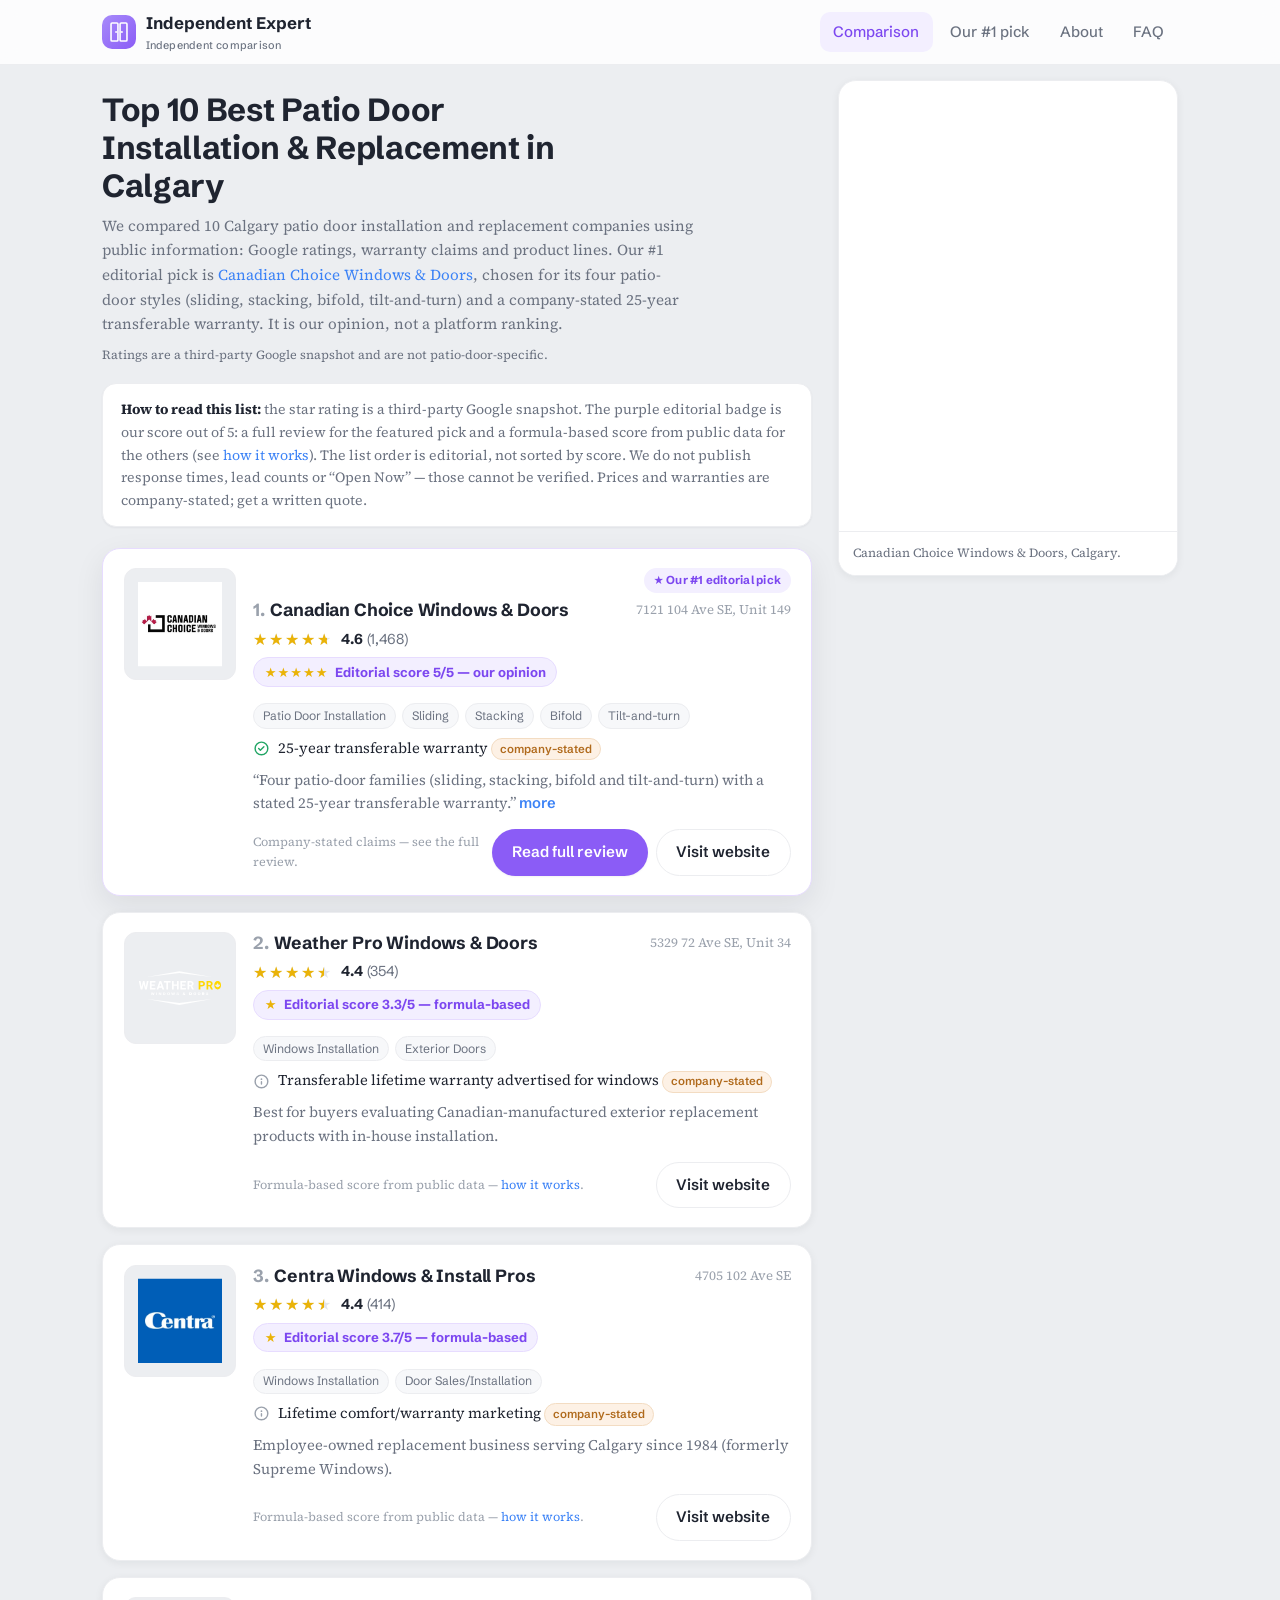
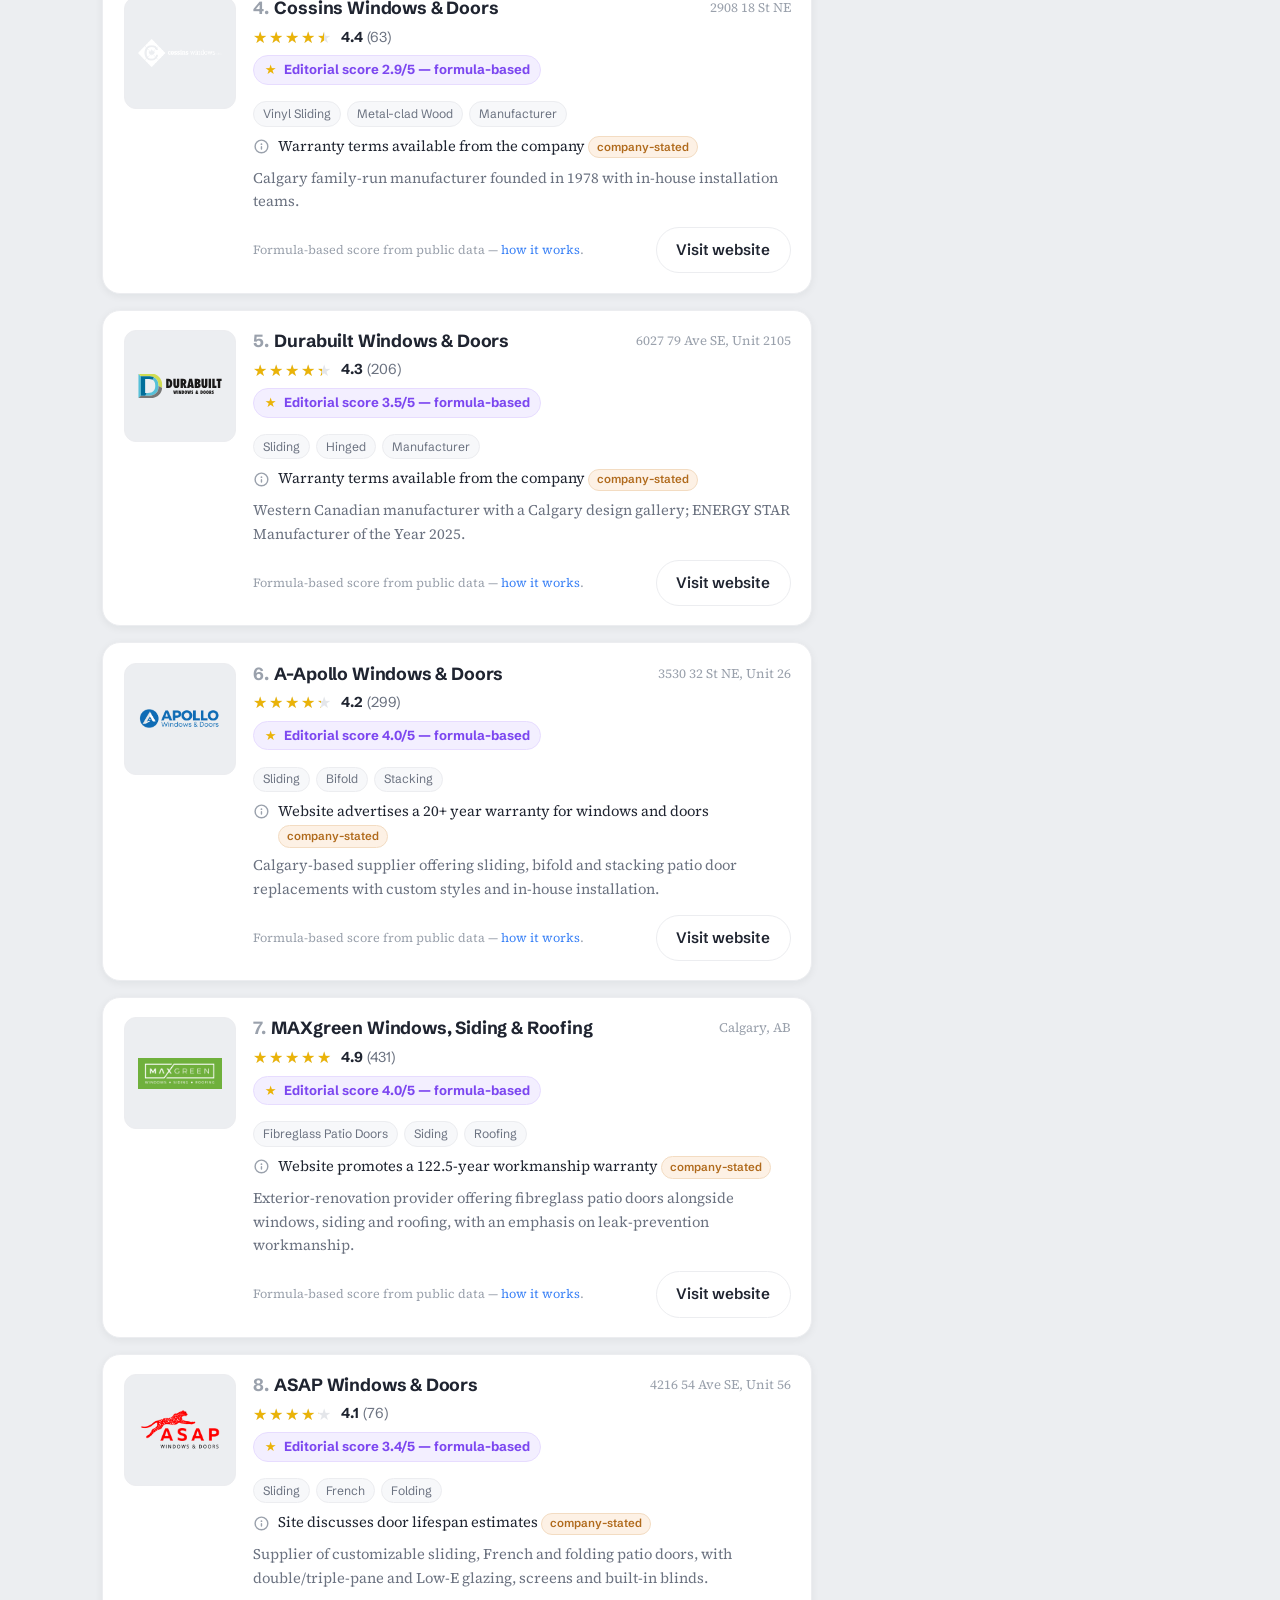
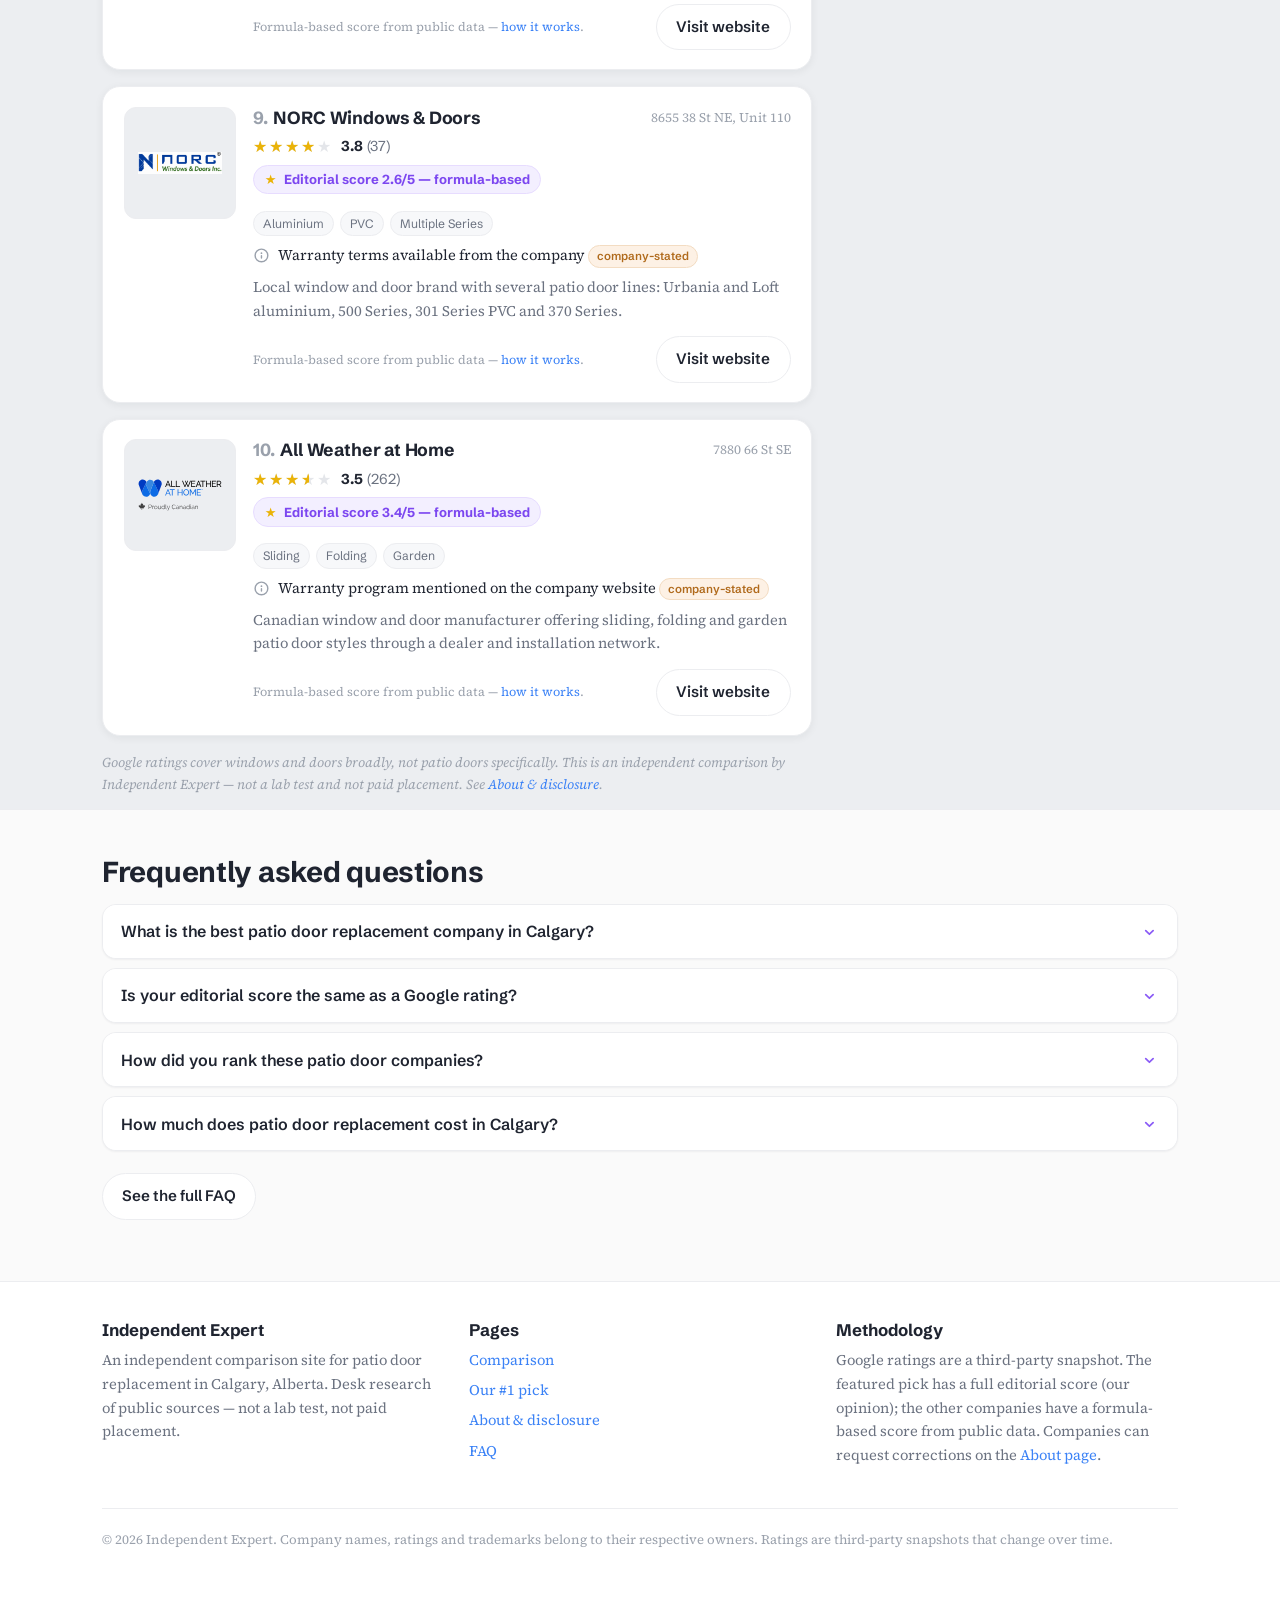
==== commit 77330eb1: "chore: clean up project structure and update site configuration - Remove PROMPT-site-generator.md do" ====
--- a/index.html
+++ b/index.html
@@ -201,7 +201,7 @@
             "name": "Is your editorial score the same as a Google rating?",
             "acceptedAnswer": {
               "@type": "Answer",
-              "text": "No. Our editorial score is our own subjective opinion based on desk research of public sources. The Google ratings shown are a separate third-party snapshot taken from a third-party directory and are not patio-door-specific. We display the two separately so they are never confused."
+              "text": "No. Our editorial score is our own assessment based on desk research of public sources (a full review for the featured pick, a formula-based score from public data for the others). The Google ratings shown are a separate third-party snapshot taken from a third-party directory and are not patio-door-specific. We display the two separately so they are never confused."
             }
           },
           {
@@ -209,7 +209,7 @@
             "name": "How did you rank these patio door companies?",
             "acceptedAnswer": {
               "@type": "Answer",
-              "text": "We only assigned a full editorial review to our featured pick. We did not invent scores for the other nine companies. For them we show only verifiable public data: a Google rating and review count from a single directory on a stated date. Our editorial rubric weighs customer reviews, product quality, pricing and value, warranty, and service."
+              "text": "Our featured pick has a full editorial review (5/5, our opinion). The other nine companies have a formula-based score calculated only from public data: Google rating (50%), review volume (20%), range of patio-door styles listed (20%) and clarity of the stated warranty (10%). These scores are not hands-on reviews and do not reflect pricing or service quality. The full method is on the About page."
             }
           },
           {
@@ -269,7 +269,7 @@
           <p class="cmp-sub">We compared 10 Calgary patio door installation and replacement companies using public information: Google ratings, warranty claims and product lines. Our #1 editorial pick is <a href="canadian-choice-windows-doors.html">Canadian Choice Windows &amp; Doors</a>, chosen for its four patio-door styles (sliding, stacking, bifold, tilt-and-turn) and a company-stated 25-year transferable warranty. It is our opinion, not a platform ranking.<small class="cmp-sub-note">Ratings are a third-party Google snapshot and are not patio-door-specific.</small></p>
 
           <div class="cmp-note">
-            <strong>How to read this list:</strong> the star rating is a third-party Google snapshot (verify it live). The yellow editorial badge is our own opinion for the featured pick only. We do not publish response times, lead counts or “Open Now” — those cannot be verified. Prices and warranties are company-stated; get a written quote.
+            <strong>How to read this list:</strong> the star rating is a third-party Google snapshot. The purple editorial badge is our score out of 5: a full review for the featured pick and a formula-based score from public data for the others (see <a href="about.html#scores">how it works</a>). The list order is editorial, not sorted by score. We do not publish response times, lead counts or “Open Now” — those cannot be verified. Prices and warranties are company-stated; get a written quote.
           </div>
 
           <!-- #1 FEATURED -->
@@ -283,9 +283,9 @@
               </div>
               <div class="ystars">
                 <span class="ystars-bar" style="--pct:92%" aria-hidden="true"></span>
-                <span class="ystars-count"><b>4.6</b> (~1,500)</span>
-              </div>
-              <p class="visually-hidden">Google rating 4.6 out of 5 from about 1,500 reviews.</p>
+                <span class="ystars-count"><b>4.6</b> (1,468)</span>
+              </div>
+              <p class="visually-hidden">Google rating 4.6 out of 5 from 1,468 reviews.</p>
               <p><span class="yscore"><span class="st" aria-hidden="true">★★★★★</span> Editorial score 5/5 — our opinion</span></p>
               <ul class="ytags">
                 <li>Patio Door Installation</li><li>Sliding</li><li>Stacking</li><li>Bifold</li><li>Tilt-and-turn</li>
@@ -293,7 +293,7 @@
               <p class="yline"><span class="ic" aria-hidden="true"><svg class="ico" viewBox="0 0 24 24" fill="currentColor" aria-hidden="true" focusable="false"><path d="M14.72,8.79l-4.29,4.3L8.78,11.44a1,1,0,1,0-1.41,1.41l2.35,2.36a1,1,0,0,0,.71.29,1,1,0,0,0,.7-.29l5-5a1,1,0,0,0,0-1.42A1,1,0,0,0,14.72,8.79ZM12,2A10,10,0,1,0,22,12,10,10,0,0,0,12,2Zm0,18a8,8,0,1,1,8-8A8,8,0,0,1,12,20Z"/></svg></span> <span>25-year transferable warranty <span class="stated-tag">company-stated</span></span></p>
               <p class="yquote">“Four patio-door families (sliding, stacking, bifold and tilt-and-turn) with a stated 25-year transferable warranty.” <a class="more" href="canadian-choice-windows-doors.html#reviews">more</a></p>
               <div class="yresult-foot">
-                <span class="ysrc">Company claims are not verified — see the full review.</span>
+                <span class="ysrc">Company-stated claims — see the full review.</span>
                 <span class="yresult-actions">
                   <a class="ybtn" href="canadian-choice-windows-doors.html">Read full review</a>
                   <a class="ybtn ybtn--ghost" href="https://www.windowscanada.com/calgary.html">Visit website</a>
@@ -312,14 +312,15 @@
               </div>
               <div class="ystars">
                 <span class="ystars-bar" style="--pct:88%" aria-hidden="true"></span>
-                <span class="ystars-count"><b>4.4</b> (351)</span>
-              </div>
-              <p class="visually-hidden">Google rating 4.4 out of 5 from 351 reviews. No editorial score.</p>
+                <span class="ystars-count"><b>4.4</b> (354)</span>
+              </div>
+              <p class="visually-hidden">Google rating 4.4 out of 5 from 354 reviews. Editorial score 3.3 out of 5 (formula-based).</p>
+              <p><span class="yscore"><span class="st" aria-hidden="true">★</span> Editorial score 3.3/5 — formula-based</span></p>
               <ul class="ytags"><li>Windows Installation</li><li>Exterior Doors</li></ul>
-              <p class="yline"><span class="ic" aria-hidden="true"><svg class="ico" viewBox="0 0 24 24" fill="currentColor" aria-hidden="true" focusable="false"><path d="M12,2A10,10,0,1,0,22,12,10.01114,10.01114,0,0,0,12,2Zm0,18a8,8,0,1,1,8-8A8.00917,8.00917,0,0,1,12,20Zm0-8.5a1,1,0,0,0-1,1v3a1,1,0,0,0,2,0v-3A1,1,0,0,0,12,11.5Zm0-4a1.25,1.25,0,1,0,1.25,1.25A1.25,1.25,0,0,0,12,7.5Z"/></svg></span> <span>Transferable lifetime warranty advertised for windows; patio coverage unconfirmed <span class="stated-tag">company-stated</span></span></p>
+              <p class="yline"><span class="ic" aria-hidden="true"><svg class="ico" viewBox="0 0 24 24" fill="currentColor" aria-hidden="true" focusable="false"><path d="M12,2A10,10,0,1,0,22,12,10.01114,10.01114,0,0,0,12,2Zm0,18a8,8,0,1,1,8-8A8.00917,8.00917,0,0,1,12,20Zm0-8.5a1,1,0,0,0-1,1v3a1,1,0,0,0,2,0v-3A1,1,0,0,0,12,11.5Zm0-4a1.25,1.25,0,1,0,1.25,1.25A1.25,1.25,0,0,0,12,7.5Z"/></svg></span> <span>Transferable lifetime warranty advertised for windows <span class="stated-tag">company-stated</span></span></p>
               <p class="yquote">Best for buyers evaluating Canadian-manufactured exterior replacement products with in-house installation.</p>
               <div class="yresult-foot">
-                <span class="ysrc">No editorial score — public data only.</span>
+                <span class="ysrc">Formula-based score from public data — <a href="about.html#scores">how it works</a>.</span>
                 <a class="ybtn ybtn--ghost" href="https://weatherpro.ca/" rel="nofollow noopener" target="_blank">Visit website<span class="visually-hidden"> (opens in new tab)</span></a>
               </div>
             </div>
@@ -335,14 +336,15 @@
               </div>
               <div class="ystars">
                 <span class="ystars-bar" style="--pct:88%" aria-hidden="true"></span>
-                <span class="ystars-count"><b>4.4</b> (409)</span>
-              </div>
-              <p class="visually-hidden">Google rating 4.4 out of 5 from 409 reviews. No editorial score.</p>
+                <span class="ystars-count"><b>4.4</b> (414)</span>
+              </div>
+              <p class="visually-hidden">Google rating 4.4 out of 5 from 414 reviews. Editorial score 3.7 out of 5 (formula-based).</p>
+              <p><span class="yscore"><span class="st" aria-hidden="true">★</span> Editorial score 3.7/5 — formula-based</span></p>
               <ul class="ytags"><li>Windows Installation</li><li>Door Sales/Installation</li></ul>
-              <p class="yline"><span class="ic" aria-hidden="true"><svg class="ico" viewBox="0 0 24 24" fill="currentColor" aria-hidden="true" focusable="false"><path d="M12,2A10,10,0,1,0,22,12,10.01114,10.01114,0,0,0,12,2Zm0,18a8,8,0,1,1,8-8A8.00917,8.00917,0,0,1,12,20Zm0-8.5a1,1,0,0,0-1,1v3a1,1,0,0,0,2,0v-3A1,1,0,0,0,12,11.5Zm0-4a1.25,1.25,0,1,0,1.25,1.25A1.25,1.25,0,0,0,12,7.5Z"/></svg></span> <span>Lifetime comfort/warranty marketing; patio terms not verified <span class="stated-tag">company-stated</span></span></p>
+              <p class="yline"><span class="ic" aria-hidden="true"><svg class="ico" viewBox="0 0 24 24" fill="currentColor" aria-hidden="true" focusable="false"><path d="M12,2A10,10,0,1,0,22,12,10.01114,10.01114,0,0,0,12,2Zm0,18a8,8,0,1,1,8-8A8.00917,8.00917,0,0,1,12,20Zm0-8.5a1,1,0,0,0-1,1v3a1,1,0,0,0,2,0v-3A1,1,0,0,0,12,11.5Zm0-4a1.25,1.25,0,1,0,1.25,1.25A1.25,1.25,0,0,0,12,7.5Z"/></svg></span> <span>Lifetime comfort/warranty marketing <span class="stated-tag">company-stated</span></span></p>
               <p class="yquote">Employee-owned replacement business serving Calgary since 1984 (formerly Supreme Windows).</p>
               <div class="yresult-foot">
-                <span class="ysrc">No editorial score — public data only.</span>
+                <span class="ysrc">Formula-based score from public data — <a href="about.html#scores">how it works</a>.</span>
                 <a class="ybtn ybtn--ghost" href="https://www.centrawindows.com/" rel="nofollow noopener" target="_blank">Visit website<span class="visually-hidden"> (opens in new tab)</span></a>
               </div>
             </div>
@@ -358,14 +360,15 @@
               </div>
               <div class="ystars">
                 <span class="ystars-bar" style="--pct:88%" aria-hidden="true"></span>
-                <span class="ystars-count"><b>4.4</b> (62)</span>
-              </div>
-              <p class="visually-hidden">Google rating 4.4 out of 5 from 62 reviews. No editorial score.</p>
+                <span class="ystars-count"><b>4.4</b> (63)</span>
+              </div>
+              <p class="visually-hidden">Google rating 4.4 out of 5 from 63 reviews. Editorial score 2.9 out of 5 (formula-based).</p>
+              <p><span class="yscore"><span class="st" aria-hidden="true">★</span> Editorial score 2.9/5 — formula-based</span></p>
               <ul class="ytags"><li>Vinyl Sliding</li><li>Metal-clad Wood</li><li>Manufacturer</li></ul>
-              <p class="yline"><span class="ic" aria-hidden="true"><svg class="ico" viewBox="0 0 24 24" fill="currentColor" aria-hidden="true" focusable="false"><path d="M12,2A10,10,0,1,0,22,12,10.01114,10.01114,0,0,0,12,2Zm0,18a8,8,0,1,1,8-8A8.00917,8.00917,0,0,1,12,20Zm0-8.5a1,1,0,0,0-1,1v3a1,1,0,0,0,2,0v-3A1,1,0,0,0,12,11.5Zm0-4a1.25,1.25,0,1,0,1.25,1.25A1.25,1.25,0,0,0,12,7.5Z"/></svg></span> <span>Exact patio-door warranty term not published in consulted source <span class="stated-tag">company-stated</span></span></p>
+              <p class="yline"><span class="ic" aria-hidden="true"><svg class="ico" viewBox="0 0 24 24" fill="currentColor" aria-hidden="true" focusable="false"><path d="M12,2A10,10,0,1,0,22,12,10.01114,10.01114,0,0,0,12,2Zm0,18a8,8,0,1,1,8-8A8.00917,8.00917,0,0,1,12,20Zm0-8.5a1,1,0,0,0-1,1v3a1,1,0,0,0,2,0v-3A1,1,0,0,0,12,11.5Zm0-4a1.25,1.25,0,1,0,1.25,1.25A1.25,1.25,0,0,0,12,7.5Z"/></svg></span> <span>Warranty terms available from the company <span class="stated-tag">company-stated</span></span></p>
               <p class="yquote">Calgary family-run manufacturer founded in 1978 with in-house installation teams.</p>
               <div class="yresult-foot">
-                <span class="ysrc">No editorial score — public data only.</span>
+                <span class="ysrc">Formula-based score from public data — <a href="about.html#scores">how it works</a>.</span>
                 <a class="ybtn ybtn--ghost" href="https://cossinswindowsanddoors.com/" rel="nofollow noopener" target="_blank">Visit website<span class="visually-hidden"> (opens in new tab)</span></a>
               </div>
             </div>
@@ -383,12 +386,13 @@
                 <span class="ystars-bar" style="--pct:86%" aria-hidden="true"></span>
                 <span class="ystars-count"><b>4.3</b> (206)</span>
               </div>
-              <p class="visually-hidden">Google rating 4.3 out of 5 from 206 reviews. No editorial score.</p>
+              <p class="visually-hidden">Google rating 4.3 out of 5 from 206 reviews. Editorial score 3.5 out of 5 (formula-based).</p>
+              <p><span class="yscore"><span class="st" aria-hidden="true">★</span> Editorial score 3.5/5 — formula-based</span></p>
               <ul class="ytags"><li>Sliding</li><li>Hinged</li><li>Manufacturer</li></ul>
-              <p class="yline"><span class="ic" aria-hidden="true"><svg class="ico" viewBox="0 0 24 24" fill="currentColor" aria-hidden="true" focusable="false"><path d="M12,2A10,10,0,1,0,22,12,10.01114,10.01114,0,0,0,12,2Zm0,18a8,8,0,1,1,8-8A8.00917,8.00917,0,0,1,12,20Zm0-8.5a1,1,0,0,0-1,1v3a1,1,0,0,0,2,0v-3A1,1,0,0,0,12,11.5Zm0-4a1.25,1.25,0,1,0,1.25,1.25A1.25,1.25,0,0,0,12,7.5Z"/></svg></span> <span>Specific patio-door warranty term not confirmed <span class="stated-tag">company-stated</span></span></p>
+              <p class="yline"><span class="ic" aria-hidden="true"><svg class="ico" viewBox="0 0 24 24" fill="currentColor" aria-hidden="true" focusable="false"><path d="M12,2A10,10,0,1,0,22,12,10.01114,10.01114,0,0,0,12,2Zm0,18a8,8,0,1,1,8-8A8.00917,8.00917,0,0,1,12,20Zm0-8.5a1,1,0,0,0-1,1v3a1,1,0,0,0,2,0v-3A1,1,0,0,0,12,11.5Zm0-4a1.25,1.25,0,1,0,1.25,1.25A1.25,1.25,0,0,0,12,7.5Z"/></svg></span> <span>Warranty terms available from the company <span class="stated-tag">company-stated</span></span></p>
               <p class="yquote">Western Canadian manufacturer with a Calgary design gallery; ENERGY STAR Manufacturer of the Year 2025.</p>
               <div class="yresult-foot">
-                <span class="ysrc">No editorial score — public data only.</span>
+                <span class="ysrc">Formula-based score from public data — <a href="about.html#scores">how it works</a>.</span>
                 <a class="ybtn ybtn--ghost" href="https://durabuiltwindows.com/calgary" rel="nofollow noopener" target="_blank">Visit website<span class="visually-hidden"> (opens in new tab)</span></a>
               </div>
             </div>
@@ -404,14 +408,15 @@
               </div>
               <div class="ystars">
                 <span class="ystars-bar" style="--pct:84%" aria-hidden="true"></span>
-                <span class="ystars-count"><b>4.2</b> (297)</span>
-              </div>
-              <p class="visually-hidden">Google rating 4.2 out of 5 from 297 reviews. No editorial score.</p>
+                <span class="ystars-count"><b>4.2</b> (299)</span>
+              </div>
+              <p class="visually-hidden">Google rating 4.2 out of 5 from 299 reviews. Editorial score 4.0 out of 5 (formula-based).</p>
+              <p><span class="yscore"><span class="st" aria-hidden="true">★</span> Editorial score 4.0/5 — formula-based</span></p>
               <ul class="ytags"><li>Sliding</li><li>Bifold</li><li>Stacking</li></ul>
-              <p class="yline"><span class="ic" aria-hidden="true"><svg class="ico" viewBox="0 0 24 24" fill="currentColor" aria-hidden="true" focusable="false"><path d="M12,2A10,10,0,1,0,22,12,10.01114,10.01114,0,0,0,12,2Zm0,18a8,8,0,1,1,8-8A8.00917,8.00917,0,0,1,12,20Zm0-8.5a1,1,0,0,0-1,1v3a1,1,0,0,0,2,0v-3A1,1,0,0,0,12,11.5Zm0-4a1.25,1.25,0,1,0,1.25,1.25A1.25,1.25,0,0,0,12,7.5Z"/></svg></span> <span>Website advertises a 20+ year warranty for windows and doors; verify patio-door applicability <span class="stated-tag">company-stated</span></span></p>
+              <p class="yline"><span class="ic" aria-hidden="true"><svg class="ico" viewBox="0 0 24 24" fill="currentColor" aria-hidden="true" focusable="false"><path d="M12,2A10,10,0,1,0,22,12,10.01114,10.01114,0,0,0,12,2Zm0,18a8,8,0,1,1,8-8A8.00917,8.00917,0,0,1,12,20Zm0-8.5a1,1,0,0,0-1,1v3a1,1,0,0,0,2,0v-3A1,1,0,0,0,12,11.5Zm0-4a1.25,1.25,0,1,0,1.25,1.25A1.25,1.25,0,0,0,12,7.5Z"/></svg></span> <span>Website advertises a 20+ year warranty for windows and doors <span class="stated-tag">company-stated</span></span></p>
               <p class="yquote">Calgary-based supplier offering sliding, bifold and stacking patio door replacements with custom styles and in-house installation.</p>
               <div class="yresult-foot">
-                <span class="ysrc">No editorial score — public data only.</span>
+                <span class="ysrc">Formula-based score from public data — <a href="about.html#scores">how it works</a>.</span>
                 <a class="ybtn ybtn--ghost" href="https://www.apollowindows.ca/patio-doors/" rel="nofollow noopener" target="_blank">Visit website<span class="visually-hidden"> (opens in new tab)</span></a>
               </div>
             </div>
@@ -424,13 +429,14 @@
                 <h2 class="yresult-name" id="y7-name"><span class="yresult-rank">7.</span> MAXgreen Windows, Siding &amp; Roofing</h2>
                 <span class="yresult-addr">Calgary, AB</span>
               </div>
-              <div class="ystars"><span class="ystars-count"><span class="ysrc">Rating not verified</span></span></div>
-              <p class="visually-hidden">Rating not verified. No editorial score.</p>
+              <div class="ystars"><span class="ystars-bar" style="--pct:98%" aria-hidden="true"></span><span class="ystars-count"><b>4.9</b> (431)</span></div>
+              <p class="visually-hidden">Google rating 4.9 out of 5 from 431 reviews. Editorial score 4.0 out of 5 (formula-based).</p>
+              <p><span class="yscore"><span class="st" aria-hidden="true">★</span> Editorial score 4.0/5 — formula-based</span></p>
               <ul class="ytags"><li>Fibreglass Patio Doors</li><li>Siding</li><li>Roofing</li></ul>
-              <p class="yline"><span class="ic" aria-hidden="true"><svg class="ico" viewBox="0 0 24 24" fill="currentColor" aria-hidden="true" focusable="false"><path d="M12,2A10,10,0,1,0,22,12,10.01114,10.01114,0,0,0,12,2Zm0,18a8,8,0,1,1,8-8A8.00917,8.00917,0,0,1,12,20Zm0-8.5a1,1,0,0,0-1,1v3a1,1,0,0,0,2,0v-3A1,1,0,0,0,12,11.5Zm0-4a1.25,1.25,0,1,0,1.25,1.25A1.25,1.25,0,0,0,12,7.5Z"/></svg></span> <span>Website promotes a 122.5-year workmanship warranty; verify the exact contract and exclusions <span class="stated-tag">company-stated</span></span></p>
+              <p class="yline"><span class="ic" aria-hidden="true"><svg class="ico" viewBox="0 0 24 24" fill="currentColor" aria-hidden="true" focusable="false"><path d="M12,2A10,10,0,1,0,22,12,10.01114,10.01114,0,0,0,12,2Zm0,18a8,8,0,1,1,8-8A8.00917,8.00917,0,0,1,12,20Zm0-8.5a1,1,0,0,0-1,1v3a1,1,0,0,0,2,0v-3A1,1,0,0,0,12,11.5Zm0-4a1.25,1.25,0,1,0,1.25,1.25A1.25,1.25,0,0,0,12,7.5Z"/></svg></span> <span>Website promotes a 122.5-year workmanship warranty <span class="stated-tag">company-stated</span></span></p>
               <p class="yquote">Exterior-renovation provider offering fibreglass patio doors alongside windows, siding and roofing, with an emphasis on leak-prevention workmanship.</p>
               <div class="yresult-foot">
-                <span class="ysrc">No editorial score — public data only.</span>
+                <span class="ysrc">Formula-based score from public data — <a href="about.html#scores">how it works</a>.</span>
                 <a class="ybtn ybtn--ghost" href="https://www.maxgreen.ca/" rel="nofollow noopener" target="_blank">Visit website<span class="visually-hidden"> (opens in new tab)</span></a>
               </div>
             </div>
@@ -444,15 +450,16 @@
                 <span class="yresult-addr">4216 54 Ave SE, Unit 56</span>
               </div>
               <div class="ystars">
-                <span class="ystars-bar" style="--pct:80%" aria-hidden="true"></span>
-                <span class="ystars-count"><b>4.0</b> (78)</span>
-              </div>
-              <p class="visually-hidden">Google rating 4.0 out of 5 from 78 reviews. No editorial score.</p>
+                <span class="ystars-bar" style="--pct:82%" aria-hidden="true"></span>
+                <span class="ystars-count"><b>4.1</b> (76)</span>
+              </div>
+              <p class="visually-hidden">Google rating 4.1 out of 5 from 76 reviews. Editorial score 3.4 out of 5 (formula-based).</p>
+              <p><span class="yscore"><span class="st" aria-hidden="true">★</span> Editorial score 3.4/5 — formula-based</span></p>
               <ul class="ytags"><li>Sliding</li><li>French</li><li>Folding</li></ul>
-              <p class="yline"><span class="ic" aria-hidden="true"><svg class="ico" viewBox="0 0 24 24" fill="currentColor" aria-hidden="true" focusable="false"><path d="M12,2A10,10,0,1,0,22,12,10.01114,10.01114,0,0,0,12,2Zm0,18a8,8,0,1,1,8-8A8.00917,8.00917,0,0,1,12,20Zm0-8.5a1,1,0,0,0-1,1v3a1,1,0,0,0,2,0v-3A1,1,0,0,0,12,11.5Zm0-4a1.25,1.25,0,1,0,1.25,1.25A1.25,1.25,0,0,0,12,7.5Z"/></svg></span> <span>Warranty duration not verified; site discusses door lifespan estimates <span class="stated-tag">company-stated</span></span></p>
+              <p class="yline"><span class="ic" aria-hidden="true"><svg class="ico" viewBox="0 0 24 24" fill="currentColor" aria-hidden="true" focusable="false"><path d="M12,2A10,10,0,1,0,22,12,10.01114,10.01114,0,0,0,12,2Zm0,18a8,8,0,1,1,8-8A8.00917,8.00917,0,0,1,12,20Zm0-8.5a1,1,0,0,0-1,1v3a1,1,0,0,0,2,0v-3A1,1,0,0,0,12,11.5Zm0-4a1.25,1.25,0,1,0,1.25,1.25A1.25,1.25,0,0,0,12,7.5Z"/></svg></span> <span>Site discusses door lifespan estimates <span class="stated-tag">company-stated</span></span></p>
               <p class="yquote">Supplier of customizable sliding, French and folding patio doors, with double/triple-pane and Low-E glazing, screens and built-in blinds.</p>
               <div class="yresult-foot">
-                <span class="ysrc">No editorial score — public data only.</span>
+                <span class="ysrc">Formula-based score from public data — <a href="about.html#scores">how it works</a>.</span>
                 <a class="ybtn ybtn--ghost" href="https://asapwindows.ca/patio-doors/" rel="nofollow noopener" target="_blank">Visit website<span class="visually-hidden"> (opens in new tab)</span></a>
               </div>
             </div>
@@ -469,12 +476,13 @@
                 <span class="ystars-bar" style="--pct:76%" aria-hidden="true"></span>
                 <span class="ystars-count"><b>3.8</b> (37)</span>
               </div>
-              <p class="visually-hidden">Google rating 3.8 out of 5 from 37 reviews. No editorial score.</p>
+              <p class="visually-hidden">Google rating 3.8 out of 5 from 37 reviews. Editorial score 2.6 out of 5 (formula-based).</p>
+              <p><span class="yscore"><span class="st" aria-hidden="true">★</span> Editorial score 2.6/5 — formula-based</span></p>
               <ul class="ytags"><li>Aluminium</li><li>PVC</li><li>Multiple Series</li></ul>
-              <p class="yline"><span class="ic" aria-hidden="true"><svg class="ico" viewBox="0 0 24 24" fill="currentColor" aria-hidden="true" focusable="false"><path d="M12,2A10,10,0,1,0,22,12,10.01114,10.01114,0,0,0,12,2Zm0,18a8,8,0,1,1,8-8A8.00917,8.00917,0,0,1,12,20Zm0-8.5a1,1,0,0,0-1,1v3a1,1,0,0,0,2,0v-3A1,1,0,0,0,12,11.5Zm0-4a1.25,1.25,0,1,0,1.25,1.25A1.25,1.25,0,0,0,12,7.5Z"/></svg></span> <span>Exact warranty coverage not confirmed <span class="stated-tag">company-stated</span></span></p>
+              <p class="yline"><span class="ic" aria-hidden="true"><svg class="ico" viewBox="0 0 24 24" fill="currentColor" aria-hidden="true" focusable="false"><path d="M12,2A10,10,0,1,0,22,12,10.01114,10.01114,0,0,0,12,2Zm0,18a8,8,0,1,1,8-8A8.00917,8.00917,0,0,1,12,20Zm0-8.5a1,1,0,0,0-1,1v3a1,1,0,0,0,2,0v-3A1,1,0,0,0,12,11.5Zm0-4a1.25,1.25,0,1,0,1.25,1.25A1.25,1.25,0,0,0,12,7.5Z"/></svg></span> <span>Warranty terms available from the company <span class="stated-tag">company-stated</span></span></p>
               <p class="yquote">Local window and door brand with several patio door lines: Urbania and Loft aluminium, 500 Series, 301 Series PVC and 370 Series.</p>
               <div class="yresult-foot">
-                <span class="ysrc">No editorial score — public data only.</span>
+                <span class="ysrc">Formula-based score from public data — <a href="about.html#scores">how it works</a>.</span>
                 <a class="ybtn ybtn--ghost" href="https://norcwindows.com/patio-doors/" rel="nofollow noopener" target="_blank">Visit website<span class="visually-hidden"> (opens in new tab)</span></a>
               </div>
             </div>
@@ -488,20 +496,21 @@
                 <span class="yresult-addr">7880 66 St SE</span>
               </div>
               <div class="ystars">
-                <span class="ystars-bar" style="--pct:66%" aria-hidden="true"></span>
-                <span class="ystars-count"><b>3.3</b> (383) <span class="ysrc">· Third-party directory, Jan 2025 — older, not current</span></span>
-              </div>
-              <p class="visually-hidden">Google rating 3.3 out of 5 from 383 reviews in a January 2025 third-party directory; not a current verified rating. No editorial score.</p>
+                <span class="ystars-bar" style="--pct:70%" aria-hidden="true"></span>
+                <span class="ystars-count"><b>3.5</b> (262)</span>
+              </div>
+              <p class="visually-hidden">Google rating 3.5 out of 5 from 262 reviews. Editorial score 3.4 out of 5 (formula-based).</p>
+              <p><span class="yscore"><span class="st" aria-hidden="true">★</span> Editorial score 3.4/5 — formula-based</span></p>
               <ul class="ytags"><li>Sliding</li><li>Folding</li><li>Garden</li></ul>
-              <p class="yline"><span class="ic" aria-hidden="true"><svg class="ico" viewBox="0 0 24 24" fill="currentColor" aria-hidden="true" focusable="false"><path d="M12,2A10,10,0,1,0,22,12,10.01114,10.01114,0,0,0,12,2Zm0,18a8,8,0,1,1,8-8A8.00917,8.00917,0,0,1,12,20Zm0-8.5a1,1,0,0,0-1,1v3a1,1,0,0,0,2,0v-3A1,1,0,0,0,12,11.5Zm0-4a1.25,1.25,0,1,0,1.25,1.25A1.25,1.25,0,0,0,12,7.5Z"/></svg></span> <span>Warranty program mentioned; model-specific terms not confirmed <span class="stated-tag">company-stated</span></span></p>
+              <p class="yline"><span class="ic" aria-hidden="true"><svg class="ico" viewBox="0 0 24 24" fill="currentColor" aria-hidden="true" focusable="false"><path d="M12,2A10,10,0,1,0,22,12,10.01114,10.01114,0,0,0,12,2Zm0,18a8,8,0,1,1,8-8A8.00917,8.00917,0,0,1,12,20Zm0-8.5a1,1,0,0,0-1,1v3a1,1,0,0,0,2,0v-3A1,1,0,0,0,12,11.5Zm0-4a1.25,1.25,0,1,0,1.25,1.25A1.25,1.25,0,0,0,12,7.5Z"/></svg></span> <span>Warranty program mentioned on the company website <span class="stated-tag">company-stated</span></span></p>
               <p class="yquote">Canadian window and door manufacturer offering sliding, folding and garden patio door styles through a dealer and installation network.</p>
               <div class="yresult-foot">
-                <span class="ysrc">No editorial score — public data only.</span>
+                <span class="ysrc">Formula-based score from public data — <a href="about.html#scores">how it works</a>.</span>
                 <a class="ybtn ybtn--ghost" href="https://allweatherathome.ca/doors/patio-doors/" rel="nofollow noopener" target="_blank">Visit website<span class="visually-hidden"> (opens in new tab)</span></a>
               </div>
             </div>
           </article>
-          <p class="source-note" style="margin-top:1rem">Google ratings cover windows and doors broadly, not patio doors specifically. MAXgreen has no verified rating, and All Weather at Home shows an older January 2025 directory rating; neither is directly comparable with the others. This is an independent comparison by Independent Expert — not a lab test and not paid placement. See <a href="about.html">About &amp; disclosure</a>.</p>
+          <p class="source-note" style="margin-top:1rem">Google ratings cover windows and doors broadly, not patio doors specifically. This is an independent comparison by Independent Expert — not a lab test and not paid placement. See <a href="about.html">About &amp; disclosure</a>.</p>
         </div>
 
         <!-- MAP RAIL -->
@@ -509,7 +518,7 @@
           <div class="cmp-map-inner">
             <figure>
               <iframe title="Map: Canadian Choice Windows and Doors Calgary" src="https://www.google.com/maps/embed?pb=!1m14!1m8!1m3!1d2512.728833949471!2d-113.9325796!3d50.9657176!3m2!1i1024!2i768!4f13.1!3m3!1m2!1s0x53716ffc6c8db787%3A0x21a41ecec4490784!2sCanadian%20Choice%20Windows%20and%20Doors%20Calgary!5e0!3m2!1sen!2sua!4v1794907880118!5m2!1sen!2sua" width="600" height="450" style="border:0;" allowfullscreen="" loading="lazy" referrerpolicy="strict-origin-when-cross-origin"></iframe>
-              <figcaption>Canadian Choice Windows &amp; Doors, Calgary. Verify exact locations on the companies' own sites.</figcaption>
+              <figcaption>Canadian Choice Windows &amp; Doors, Calgary.</figcaption>
             </figure>
           </div>
         </aside>
@@ -531,13 +540,13 @@
           <div class="faq-item">
             <h3><button class="faq-trigger" aria-expanded="true" aria-controls="faq-a2">Is your editorial score the same as a Google rating?<span class="chev" aria-hidden="true"><svg class="ico" viewBox="0 0 24 24" fill="currentColor" aria-hidden="true" focusable="false"><path d="M17,9.17a1,1,0,0,0-1.41,0L12,12.71,8.46,9.17a1,1,0,0,0-1.41,0,1,1,0,0,0,0,1.42l4.24,4.24a1,1,0,0,0,1.42,0L17,10.59A1,1,0,0,0,17,9.17Z"/></svg></span></button></h3>
             <div class="faq-panel" id="faq-a2">
-              <p>No. Our editorial score is our own subjective opinion based on desk research of public sources. The Google ratings shown are a separate third-party snapshot taken from a third-party directory and are not patio-door-specific. We display the two separately so they are never confused.</p>
+              <p>No. Our editorial score is our own assessment based on desk research of public sources (a full review for the featured pick, a formula-based score from public data for the others). The Google ratings shown are a separate third-party snapshot taken from a third-party directory and are not patio-door-specific. We display the two separately so they are never confused.</p>
             </div>
           </div>
           <div class="faq-item">
             <h3><button class="faq-trigger" aria-expanded="true" aria-controls="faq-a3">How did you rank these patio door companies?<span class="chev" aria-hidden="true"><svg class="ico" viewBox="0 0 24 24" fill="currentColor" aria-hidden="true" focusable="false"><path d="M17,9.17a1,1,0,0,0-1.41,0L12,12.71,8.46,9.17a1,1,0,0,0-1.41,0,1,1,0,0,0,0,1.42l4.24,4.24a1,1,0,0,0,1.42,0L17,10.59A1,1,0,0,0,17,9.17Z"/></svg></span></button></h3>
             <div class="faq-panel" id="faq-a3">
-              <p>We only assigned a full editorial review to our featured pick. We did not invent scores for the other nine companies. For them we show only verifiable public data: a Google rating and review count from a single directory on a stated date. Our editorial rubric weighs customer reviews, product quality, pricing and value, warranty, and service.</p>
+              <p>Our featured pick has a full editorial review (5/5, our opinion). The other nine companies have a formula-based score calculated only from public data: Google rating (50%), review volume (20%), range of patio-door styles listed (20%) and clarity of the stated warranty (10%). These scores are not hands-on reviews and do not reflect pricing or service quality. The full method is on the About page.</p>
             </div>
           </div>
           <div class="faq-item">
@@ -570,10 +579,10 @@
         </nav>
         <div>
           <h2>Methodology</h2>
-          <p>Google ratings are a third-party snapshot. Editorial score is our subjective opinion for the featured pick only. Companies can request corrections on the <a href="about.html#corrections">About page</a>.</p>
+          <p>Google ratings are a third-party snapshot. The featured pick has a full editorial score (our opinion); the other companies have a formula-based score from public data. Companies can request corrections on the <a href="about.html#corrections">About page</a>.</p>
         </div>
       </div>
-      <p class="footer-legal">© 2026 Independent Expert. Company names, ratings and trademarks belong to their respective owners. Ratings are third-party snapshots that change over time; verify live before deciding.</p>
+      <p class="footer-legal">© 2026 Independent Expert. Company names, ratings and trademarks belong to their respective owners. Ratings are third-party snapshots that change over time.</p>
     </div>
   </footer>
 
